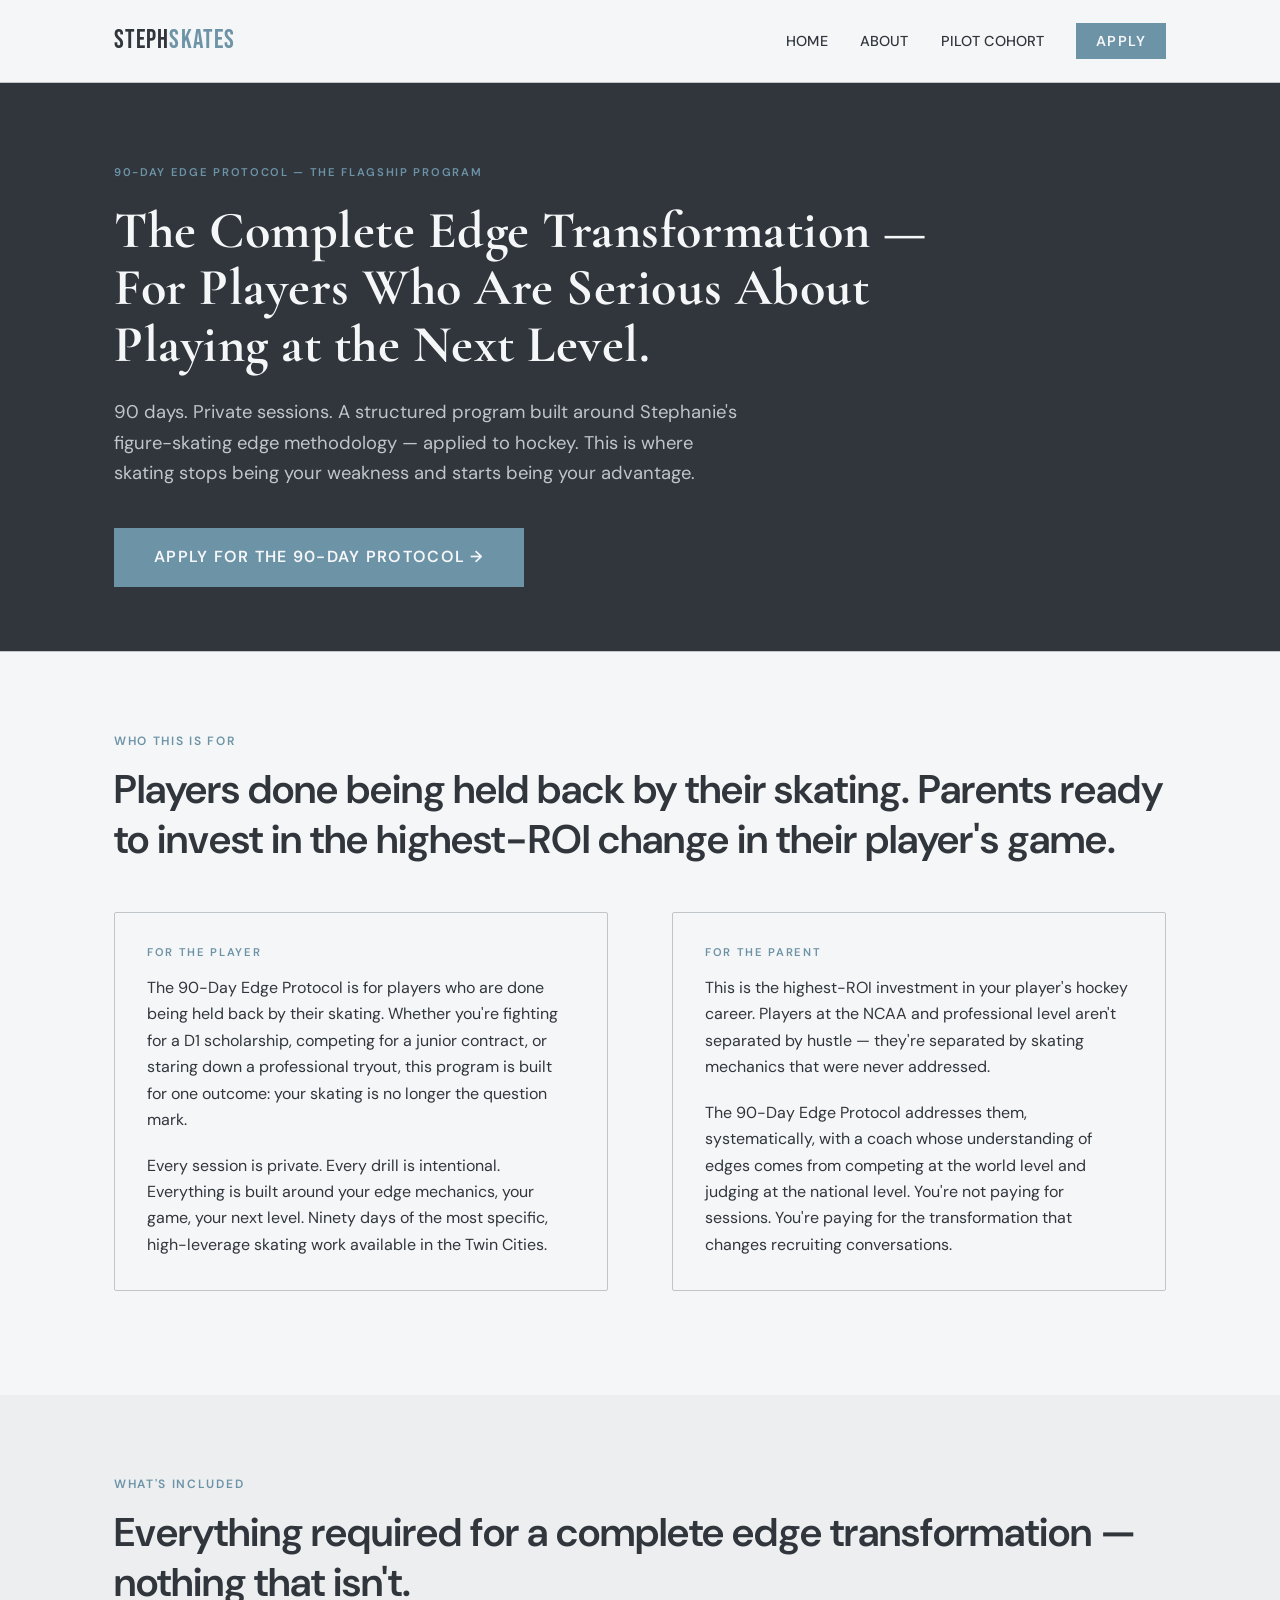
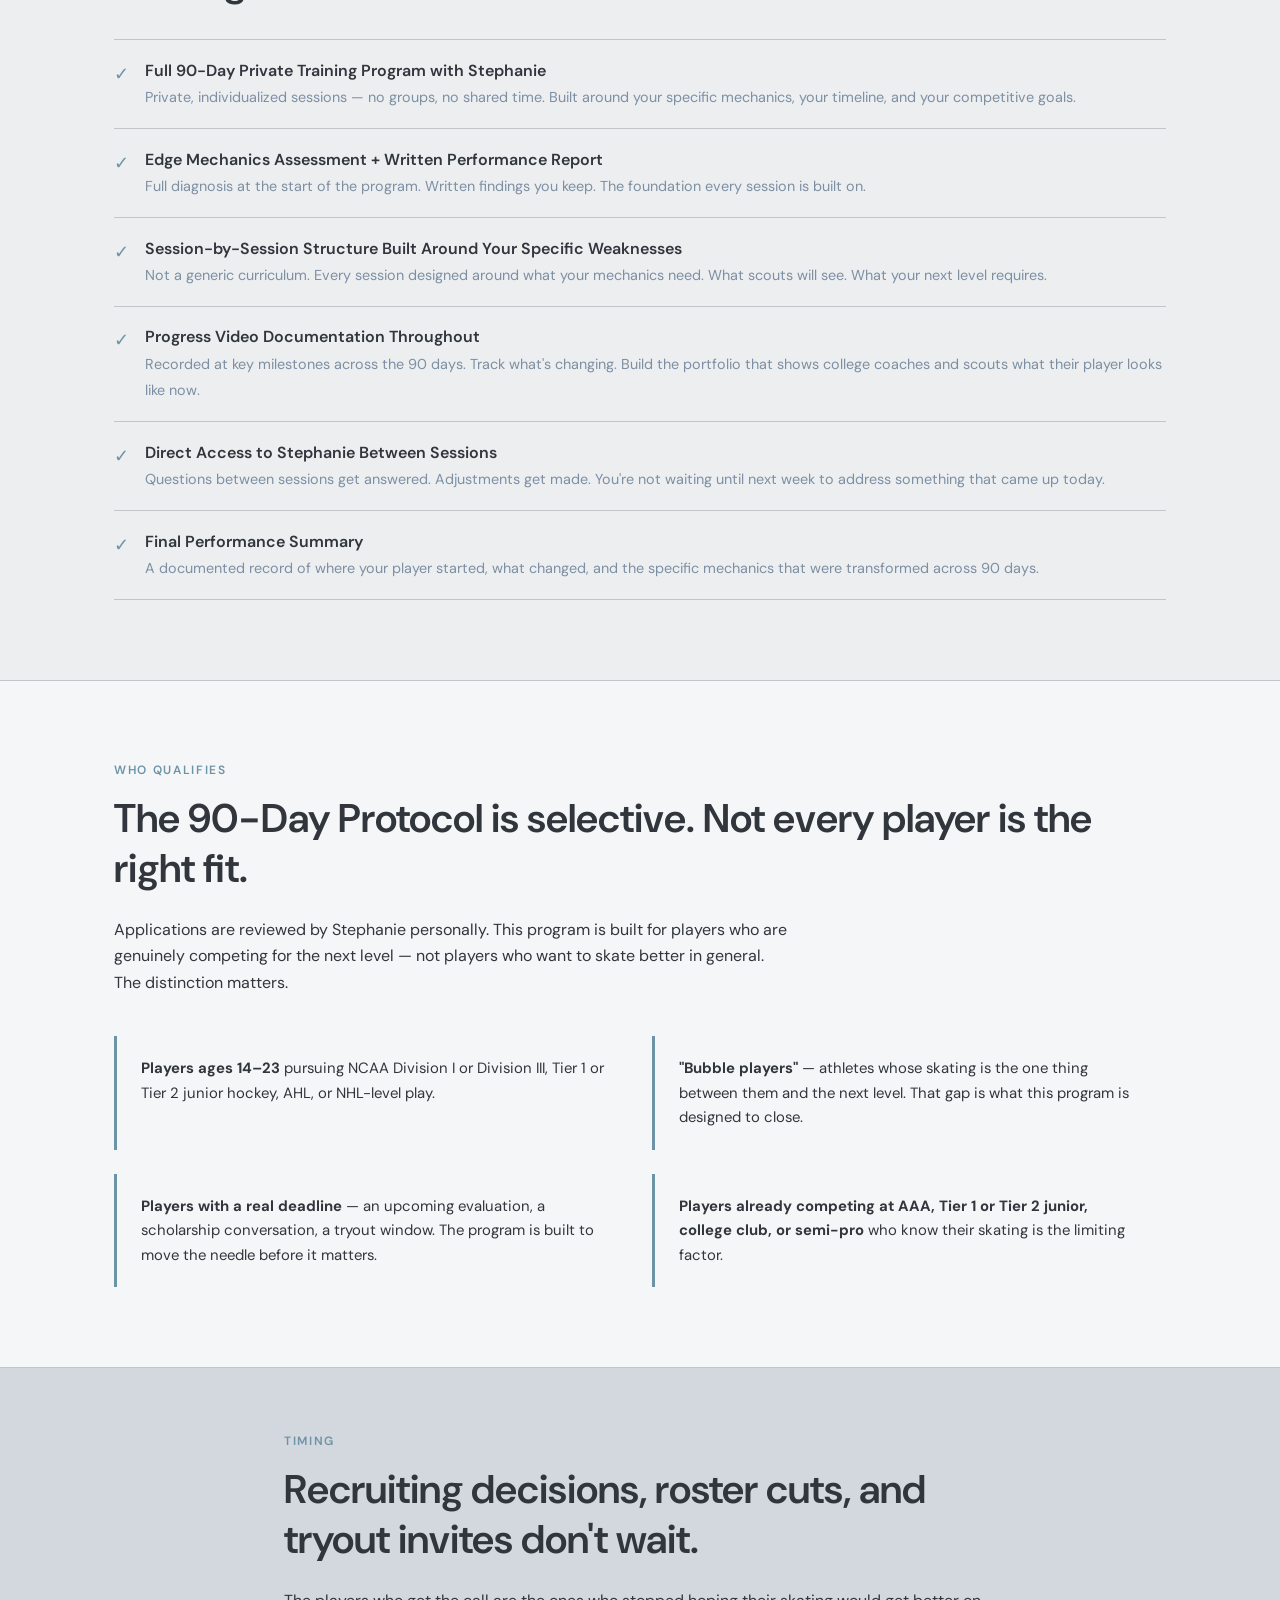
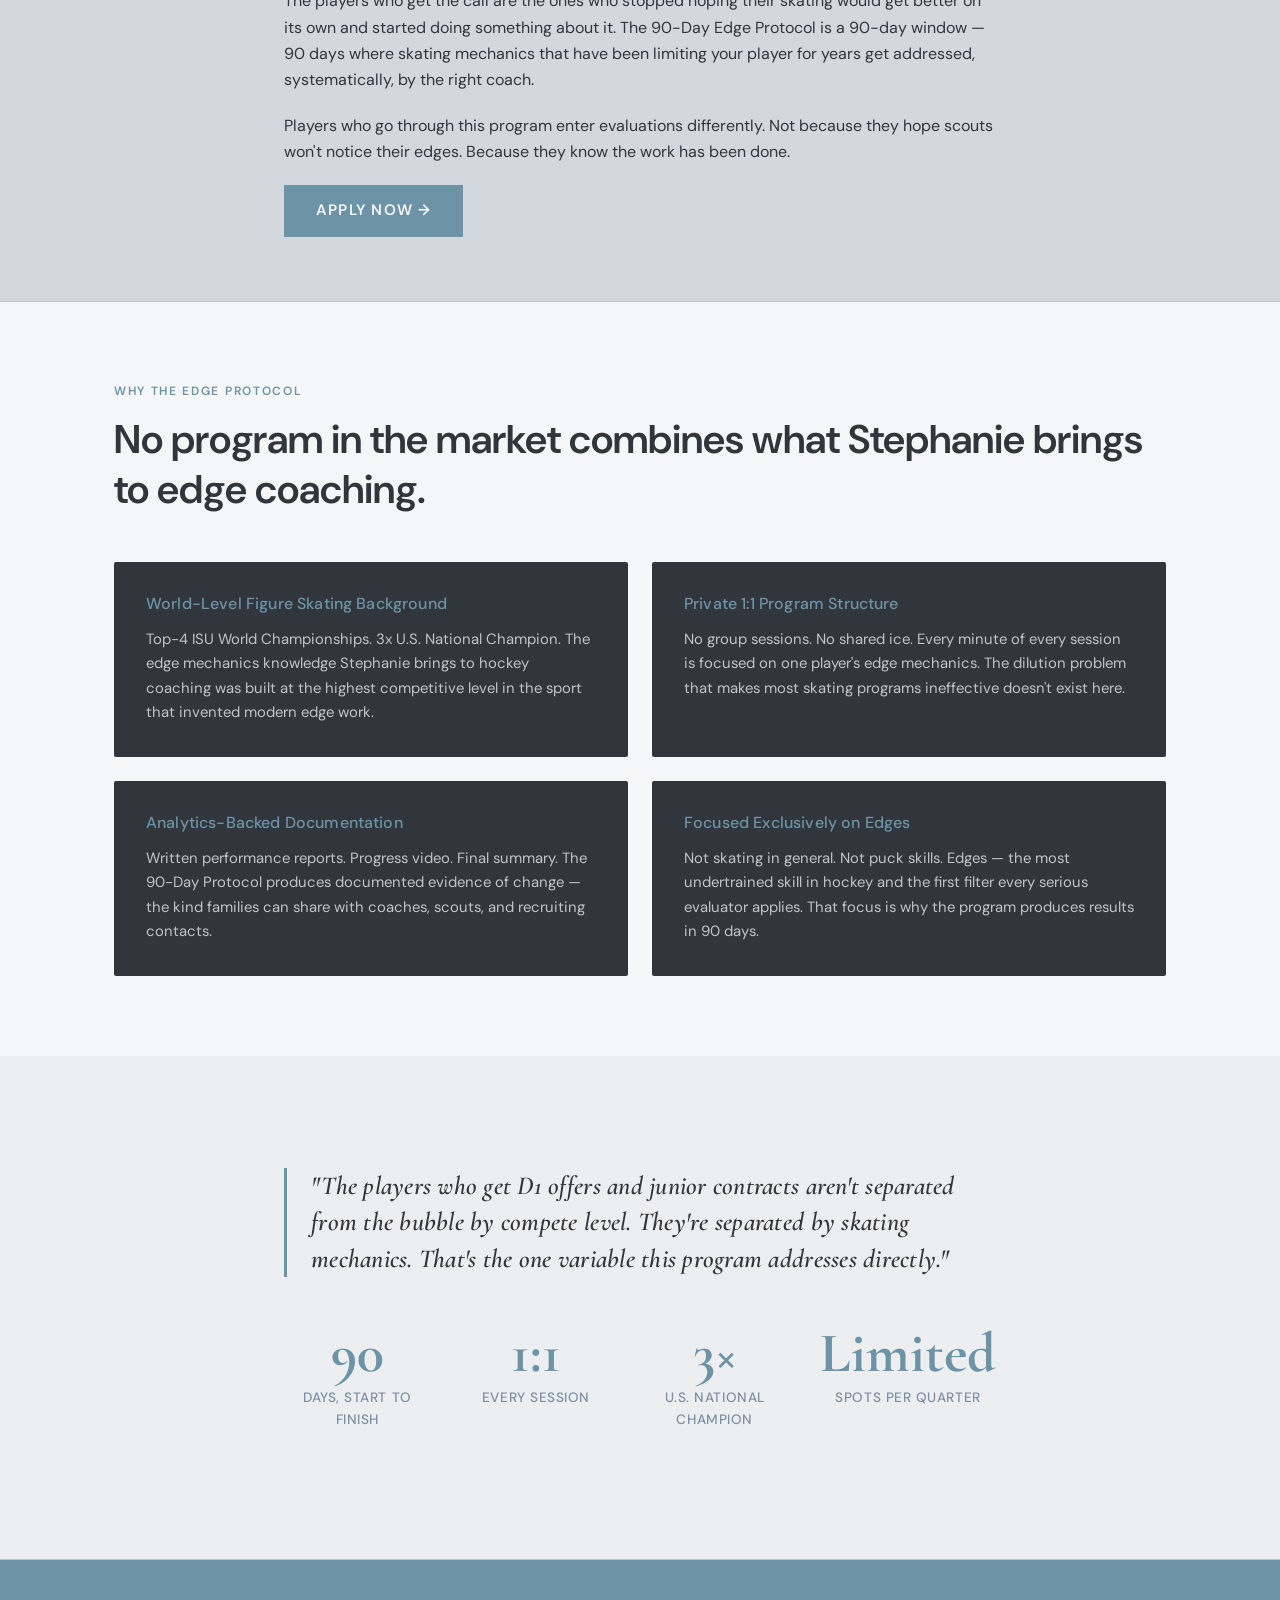
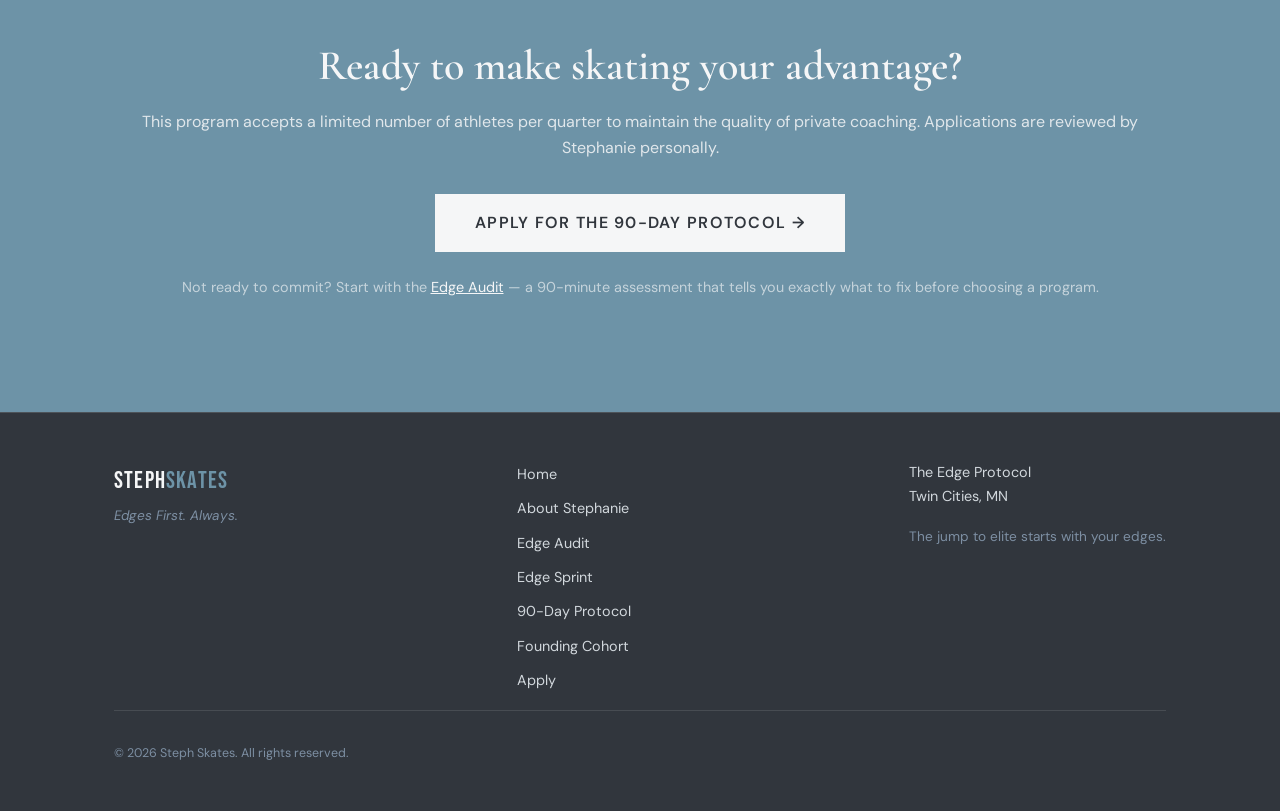
==== 90-day-protocol.html @ fe208c9e "Add dedicated landing pages for Edge Audit, Edge Sprint, and 90-Day Protocol - edge-audit.html: 90-m" ====
<!DOCTYPE html>
<html lang="en">
<head>
  <meta charset="UTF-8" />
  <meta name="viewport" content="width=device-width, initial-scale=1.0" />
  <title>90-Day Edge Protocol — The Complete Transformation | Steph Skates</title>
  <meta name="description" content="The complete edge transformation program for players targeting NCAA, AHL, and NHL. Private sessions. A structured program. Built around your mechanics, your game, your next level." />
  <link rel="stylesheet" href="css/style.css" />
  <style>
    .offer-hero {
      background: var(--graphite);
      padding: 5rem 0 4rem;
    }
    .offer-hero .badge {
      font-family: var(--body-font);
      font-size: 0.7rem;
      font-weight: 600;
      letter-spacing: 0.15em;
      text-transform: uppercase;
      color: var(--lagoon);
      margin-bottom: 1.25rem;
    }
    .offer-hero h1 {
      color: var(--pearl);
      font-size: clamp(30px, 5vw, 52px);
      max-width: 820px;
      margin-bottom: 1.5rem;
    }
    .offer-hero .subhead {
      color: var(--platinum);
      font-size: clamp(1rem, 1.5vw, 1.15rem);
      max-width: 640px;
      line-height: 1.65;
      margin-bottom: 2.5rem;
    }
    .offer-hero .subhead:last-child { margin-bottom: 0; }
    .included-list {
      list-style: none;
      margin: 2rem 0 0;
    }
    .included-list li {
      padding: 1.1rem 0;
      border-bottom: 1px solid var(--platinum);
      display: flex;
      align-items: flex-start;
      gap: 1rem;
    }
    .included-list li:first-child { border-top: 1px solid var(--platinum); }
    .included-list .check {
      color: var(--lagoon);
      font-size: 1.1rem;
      margin-top: 2px;
      flex-shrink: 0;
    }
    .included-list strong { display: block; font-weight: 600; color: var(--graphite); }
    .included-list span { font-size: 0.9rem; color: var(--slate); }
    .audience-block {
      background: var(--pearl);
      border: 1px solid var(--platinum);
      border-radius: 2px;
      padding: 2rem;
      margin-bottom: 1.5rem;
    }
    .audience-block h3 {
      font-size: 0.7rem;
      font-weight: 600;
      letter-spacing: 0.15em;
      text-transform: uppercase;
      color: var(--lagoon);
      margin-bottom: 1rem;
    }
    .differentiator-grid {
      display: grid;
      grid-template-columns: 1fr 1fr;
      gap: 1.5rem;
      margin-top: 3rem;
    }
    .diff-card {
      background: var(--graphite);
      padding: 2rem;
      border-radius: 2px;
    }
    .diff-card h3 {
      color: var(--lagoon);
      font-size: 1rem;
      margin-bottom: 0.75rem;
    }
    .diff-card p { color: var(--platinum); margin-bottom: 0; font-size: 0.93rem; }
    .cta-section {
      background: var(--lagoon);
      padding: 5rem 0;
      text-align: center;
    }
    .cta-section h2 {
      color: var(--pearl);
      font-family: var(--display-font);
      font-size: clamp(26px, 4vw, 42px);
      margin-bottom: 1rem;
    }
    .cta-section p { color: rgba(245,246,247,0.85); margin-bottom: 2rem; }
    .btn--pearl {
      background: var(--pearl);
      color: var(--graphite);
      border-color: var(--pearl);
    }
    .btn--pearl:hover { background: transparent; color: var(--pearl); opacity: 1; }
    .urgency-section {
      background: var(--mist);
      padding: 4rem 0;
    }
    .who-grid {
      display: grid;
      grid-template-columns: 1fr 1fr;
      gap: 1.5rem;
      margin-top: 2.5rem;
    }
    .who-card {
      border-left: 3px solid var(--lagoon);
      padding: 1.25rem 1.5rem;
      background: var(--pearl);
    }
    .who-card p { margin-bottom: 0; font-size: 0.93rem; }
    @media (max-width: 700px) {
      .differentiator-grid,
      .who-grid { grid-template-columns: 1fr; }
    }
  </style>
</head>
<body>

<!-- ── Navigation ── -->
<nav class="site-nav">
  <div class="nav-inner">
    <a href="index.html" class="nav-wordmark">Steph<span>Skates</span></a>
    <ul class="nav-links">
      <li><a href="index.html">Home</a></li>
      <li><a href="about.html">About</a></li>
      <li><a href="pilot.html">Pilot Cohort</a></li>
      <li><a href="apply.html" class="nav-cta">Apply</a></li>
    </ul>
  </div>
</nav>

<!-- ── Hero ── -->
<section class="offer-hero">
  <div class="container">
    <p class="badge">90-Day Edge Protocol &mdash; The Flagship Program</p>
    <h1>The Complete Edge Transformation &mdash; For Players Who Are Serious About Playing at the Next&nbsp;Level.</h1>
    <p class="subhead">90 days. Private sessions. A structured program built around Stephanie's figure-skating edge methodology &mdash; applied to hockey. This is where skating stops being your weakness and starts being your advantage.</p>
    <a href="apply.html" class="btn btn--primary btn--large">Apply for the 90-Day Protocol &rarr;</a>
  </div>
</section>

<!-- ── For Player + For Parent ── -->
<section>
  <div class="container">
    <p class="section__label">Who This Is For</p>
    <h2 class="section__headline">Players done being held back by their skating. Parents ready to invest in the highest-ROI change in their player's game.</h2>

    <div class="two-col" style="margin-top: 3rem;">
      <div class="audience-block">
        <h3>For the Player</h3>
        <p>The 90-Day Edge Protocol is for players who are done being held back by their skating. Whether you're fighting for a D1 scholarship, competing for a junior contract, or staring down a professional tryout, this program is built for one outcome: your skating is no longer the question mark.</p>
        <p>Every session is private. Every drill is intentional. Everything is built around your edge mechanics, your game, your next level. Ninety days of the most specific, high-leverage skating work available in the Twin Cities.</p>
      </div>
      <div class="audience-block">
        <h3>For the Parent</h3>
        <p>This is the highest-ROI investment in your player's hockey career. Players at the NCAA and professional level aren't separated by hustle &mdash; they're separated by skating mechanics that were never addressed.</p>
        <p>The 90-Day Edge Protocol addresses them, systematically, with a coach whose understanding of edges comes from competing at the world level and judging at the national level. You're not paying for sessions. You're paying for the transformation that changes recruiting conversations.</p>
      </div>
    </div>
  </div>
</section>

<!-- ── What's Included ── -->
<section class="section--alt">
  <div class="container">
    <p class="section__label">What's Included</p>
    <h2 class="section__headline">Everything required for a complete edge transformation &mdash; nothing that isn't.</h2>

    <ul class="included-list">
      <li>
        <span class="check">&#10003;</span>
        <div>
          <strong>Full 90-Day Private Training Program with Stephanie</strong>
          <span>Private, individualized sessions &mdash; no groups, no shared time. Built around your specific mechanics, your timeline, and your competitive goals.</span>
        </div>
      </li>
      <li>
        <span class="check">&#10003;</span>
        <div>
          <strong>Edge Mechanics Assessment + Written Performance Report</strong>
          <span>Full diagnosis at the start of the program. Written findings you keep. The foundation every session is built on.</span>
        </div>
      </li>
      <li>
        <span class="check">&#10003;</span>
        <div>
          <strong>Session-by-Session Structure Built Around Your Specific Weaknesses</strong>
          <span>Not a generic curriculum. Every session designed around what your mechanics need. What scouts will see. What your next level requires.</span>
        </div>
      </li>
      <li>
        <span class="check">&#10003;</span>
        <div>
          <strong>Progress Video Documentation Throughout</strong>
          <span>Recorded at key milestones across the 90 days. Track what's changing. Build the portfolio that shows college coaches and scouts what their player looks like now.</span>
        </div>
      </li>
      <li>
        <span class="check">&#10003;</span>
        <div>
          <strong>Direct Access to Stephanie Between Sessions</strong>
          <span>Questions between sessions get answered. Adjustments get made. You're not waiting until next week to address something that came up today.</span>
        </div>
      </li>
      <li>
        <span class="check">&#10003;</span>
        <div>
          <strong>Final Performance Summary</strong>
          <span>A documented record of where your player started, what changed, and the specific mechanics that were transformed across 90 days.</span>
        </div>
      </li>
    </ul>
  </div>
</section>

<!-- ── Who This Is For ── -->
<section>
  <div class="container">
    <p class="section__label">Who Qualifies</p>
    <h2 class="section__headline">The 90-Day Protocol is selective. Not every player is the right fit.</h2>
    <p style="max-width: 680px;">Applications are reviewed by Stephanie personally. This program is built for players who are genuinely competing for the next level &mdash; not players who want to skate better in general. The distinction matters.</p>

    <div class="who-grid">
      <div class="who-card">
        <p><strong>Players ages 14&ndash;23</strong> pursuing NCAA Division I or Division III, Tier&nbsp;1 or Tier&nbsp;2 junior hockey, AHL, or NHL-level play.</p>
      </div>
      <div class="who-card">
        <p><strong>"Bubble players"</strong> &mdash; athletes whose skating is the one thing between them and the next level. That gap is what this program is designed to close.</p>
      </div>
      <div class="who-card">
        <p><strong>Players with a real deadline</strong> &mdash; an upcoming evaluation, a scholarship conversation, a tryout window. The program is built to move the needle before it matters.</p>
      </div>
      <div class="who-card">
        <p><strong>Players already competing at AAA, Tier&nbsp;1 or Tier&nbsp;2 junior, college club, or semi-pro</strong> who know their skating is the limiting factor.</p>
      </div>
    </div>
  </div>
</section>

<!-- ── Why Now ── -->
<section class="urgency-section">
  <div class="container container--narrow">
    <p class="section__label">Timing</p>
    <h2 class="section__headline">Recruiting decisions, roster cuts, and tryout invites don't&nbsp;wait.</h2>
    <p>The players who get the call are the ones who stopped hoping their skating would get better on its own and started doing something about it. The 90-Day Edge Protocol is a 90-day window &mdash; 90 days where skating mechanics that have been limiting your player for years get addressed, systematically, by the right coach.</p>
    <p>Players who go through this program enter evaluations differently. Not because they hope scouts won't notice their edges. Because they know the work has been done.</p>
    <a href="apply.html" class="btn btn--primary">Apply Now &rarr;</a>
  </div>
</section>

<!-- ── Competitive Differentiators ── -->
<section>
  <div class="container">
    <p class="section__label">Why The Edge Protocol</p>
    <h2 class="section__headline">No program in the market combines what Stephanie brings to edge coaching.</h2>

    <div class="differentiator-grid">
      <div class="diff-card">
        <h3>World-Level Figure Skating Background</h3>
        <p>Top-4 ISU World Championships. 3x U.S. National Champion. The edge mechanics knowledge Stephanie brings to hockey coaching was built at the highest competitive level in the sport that invented modern edge work.</p>
      </div>
      <div class="diff-card">
        <h3>Private 1:1 Program Structure</h3>
        <p>No group sessions. No shared ice. Every minute of every session is focused on one player's edge mechanics. The dilution problem that makes most skating programs ineffective doesn't exist here.</p>
      </div>
      <div class="diff-card">
        <h3>Analytics-Backed Documentation</h3>
        <p>Written performance reports. Progress video. Final summary. The 90-Day Protocol produces documented evidence of change &mdash; the kind families can share with coaches, scouts, and recruiting contacts.</p>
      </div>
      <div class="diff-card">
        <h3>Focused Exclusively on Edges</h3>
        <p>Not skating in general. Not puck skills. Edges &mdash; the most undertrained skill in hockey and the first filter every serious evaluator applies. That focus is why the program produces results in 90 days.</p>
      </div>
    </div>
  </div>
</section>

<!-- ── Social Proof Hook ── -->
<section class="section--alt">
  <div class="container container--narrow" style="text-align: center;">
    <blockquote style="text-align: left;">"The players who get D1 offers and junior contracts aren't separated from the bubble by compete level. They're separated by skating mechanics. That's the one variable this program addresses directly."</blockquote>
    <div class="stat-row" style="grid-template-columns: repeat(4,1fr); margin-top: 3rem;">
      <div class="stat">
        <div class="stat__number">90</div>
        <div class="stat__label">Days, Start to Finish</div>
      </div>
      <div class="stat">
        <div class="stat__number">1:1</div>
        <div class="stat__label">Every Session</div>
      </div>
      <div class="stat">
        <div class="stat__number">3&times;</div>
        <div class="stat__label">U.S. National Champion</div>
      </div>
      <div class="stat">
        <div class="stat__number">Limited</div>
        <div class="stat__label">Spots Per Quarter</div>
      </div>
    </div>
  </div>
</section>

<!-- ── CTA ── -->
<section class="cta-section">
  <div class="container">
    <h2>Ready to make skating your&nbsp;advantage?</h2>
    <p>This program accepts a limited number of athletes per quarter to maintain the quality of private coaching. Applications are reviewed by Stephanie personally.</p>
    <a href="apply.html" class="btn btn--pearl btn--large">Apply for the 90-Day Protocol &rarr;</a>
    <p style="margin-top: 1.5rem; font-size: 0.9rem; color: rgba(245,246,247,0.65);">Not ready to commit? Start with the <a href="edge-audit.html" style="color: var(--pearl); text-decoration: underline;">Edge Audit</a> &mdash; a 90-minute assessment that tells you exactly what to fix before choosing a program.</p>
  </div>
</section>

<!-- ── Footer ── -->
<footer class="site-footer">
  <div class="container">
    <div class="footer-inner">
      <div>
        <div class="footer__wordmark">Steph<span>Skates</span></div>
        <div class="footer__tagline">Edges First. Always.</div>
      </div>
      <ul class="footer__links">
        <li><a href="index.html">Home</a></li>
        <li><a href="about.html">About Stephanie</a></li>
        <li><a href="edge-audit.html">Edge Audit</a></li>
        <li><a href="edge-sprint.html">Edge Sprint</a></li>
        <li><a href="90-day-protocol.html">90-Day Protocol</a></li>
        <li><a href="pilot.html">Founding Cohort</a></li>
        <li><a href="apply.html">Apply</a></li>
      </ul>
      <div>
        <p style="font-size: 0.9rem; color: var(--mist);">The Edge Protocol<br>Twin Cities, MN</p>
        <p style="font-size: 0.85rem; color: var(--slate); margin-top: 0.5rem;">The jump to elite starts with your edges.</p>
      </div>
    </div>
    <p class="footer__copy">&copy; 2026 Steph Skates. All rights reserved.</p>
  </div>
</footer>

</body>
</html>
---- css/style.css ----
/* Edge Elevate — The Edge Protocol
   Palette: Lagoon Executive | Typography: Cormorant Garamond + DM Sans + Bebas Neue
   ============================================================ */

@import url('https://fonts.googleapis.com/css2?family=Bebas+Neue&family=Cormorant+Garamond:ital,wght@0,600;0,700;1,600&family=DM+Sans:wght@300;400;500;600&display=swap');

/* ── Reset & Base ── */
*, *::before, *::after { box-sizing: border-box; margin: 0; padding: 0; }

:root {
  --lagoon:    #6D93A7;
  --graphite:  #31363D;
  --slate:     #7D8FA3;
  --mist:      #D2D8DD;
  --pearl:     #F5F6F7;
  --platinum:  #BFC5C9;

  --body-font: 'DM Sans', sans-serif;
  --display-font: 'Cormorant Garamond', serif;
  --wordmark-font: 'Bebas Neue', sans-serif;
}

html { scroll-behavior: smooth; }

body {
  background-color: var(--pearl);
  color: var(--graphite);
  font-family: var(--body-font);
  font-size: 16px;
  line-height: 1.65;
  -webkit-font-smoothing: antialiased;
}

/* ── Typography ── */
h1 {
  font-family: var(--display-font);
  font-weight: 700;
  color: var(--lagoon);
  line-height: 1.1;
  letter-spacing: 0.01em;
}

h2 {
  font-family: var(--body-font);
  font-weight: 600;
  color: var(--graphite);
  line-height: 1.25;
}

h3 {
  font-family: var(--body-font);
  font-weight: 500;
  color: var(--graphite);
  line-height: 1.3;
  letter-spacing: 0.01em;
}

p { margin-bottom: 1.2em; }
p:last-child { margin-bottom: 0; }

a {
  color: var(--lagoon);
  text-decoration: none;
  transition: opacity 0.2s;
}
a:hover { opacity: 0.75; }

blockquote {
  font-family: var(--display-font);
  font-weight: 600;
  font-style: italic;
  font-size: clamp(20px, 2.5vw, 26px);
  line-height: 1.4;
  letter-spacing: 0.01em;
  color: var(--graphite);
  border-left: 3px solid var(--lagoon);
  padding-left: 1.5rem;
  margin: 2rem 0;
}

/* ── Layout ── */
.container {
  max-width: 1100px;
  margin: 0 auto;
  padding: 0 1.5rem;
}

.container--narrow {
  max-width: 760px;
  margin: 0 auto;
  padding: 0 1.5rem;
}

section {
  padding: 5rem 0;
}

section + section {
  border-top: 1px solid var(--platinum);
}

/* ── Navigation ── */
.site-nav {
  background: var(--pearl);
  border-bottom: 1px solid var(--platinum);
  padding: 1.25rem 0;
  position: sticky;
  top: 0;
  z-index: 100;
}

.nav-inner {
  display: flex;
  align-items: center;
  justify-content: space-between;
  max-width: 1100px;
  margin: 0 auto;
  padding: 0 1.5rem;
}

.nav-wordmark {
  font-family: var(--wordmark-font);
  font-size: 1.6rem;
  color: var(--graphite);
  letter-spacing: 0.05em;
  text-transform: uppercase;
}

.nav-wordmark span { color: var(--lagoon); }

.nav-links {
  display: flex;
  gap: 2rem;
  list-style: none;
}

.nav-links a {
  font-family: var(--body-font);
  font-weight: 500;
  font-size: 0.9rem;
  color: var(--graphite);
  letter-spacing: 0.01em;
  text-transform: uppercase;
}

.nav-links a:hover { color: var(--lagoon); opacity: 1; }

.nav-cta {
  background: var(--lagoon);
  color: var(--pearl) !important;
  padding: 0.55rem 1.25rem;
  font-weight: 600 !important;
  letter-spacing: 0.08em !important;
  text-transform: uppercase !important;
}

.nav-cta:hover { background: var(--graphite); opacity: 1 !important; }

/* ── Buttons / CTAs ── */
.btn {
  display: inline-block;
  font-family: var(--body-font);
  font-weight: 600;
  font-size: 0.95rem;
  letter-spacing: 0.08em;
  text-transform: uppercase;
  padding: 0.85rem 2rem;
  cursor: pointer;
  transition: background 0.2s, color 0.2s;
  border: none;
}

.btn--primary {
  background: var(--lagoon);
  color: var(--pearl);
}

.btn--primary:hover {
  background: var(--graphite);
  color: var(--pearl);
  opacity: 1;
}

.btn--outline {
  background: transparent;
  color: var(--lagoon);
  border: 2px solid var(--lagoon);
}

.btn--outline:hover {
  background: var(--lagoon);
  color: var(--pearl);
  opacity: 1;
}

.btn--large {
  font-size: 1rem;
  padding: 1rem 2.5rem;
}

/* ── Hero Section ── */
.hero {
  background: var(--graphite);
  color: var(--pearl);
  padding: 7rem 0;
  border-top: none;
}

.hero .container { position: relative; }

.hero h1 {
  color: var(--pearl);
  font-size: clamp(36px, 5.5vw, 56px);
  max-width: 800px;
  margin-bottom: 1.25rem;
}

.hero h1 em {
  color: var(--lagoon);
  font-style: normal;
}

.hero__sub {
  font-size: clamp(16px, 1.8vw, 18px);
  line-height: 1.6;
  color: var(--mist);
  max-width: 640px;
  margin-bottom: 2.5rem;
}

.hero__badge {
  font-family: var(--body-font);
  font-size: 0.78rem;
  font-weight: 600;
  letter-spacing: 0.12em;
  text-transform: uppercase;
  color: var(--platinum);
  margin-bottom: 1.25rem;
}

/* ── Section Patterns ── */
.section--dark {
  background: var(--graphite);
  color: var(--pearl);
  border-top: none;
}

.section--dark h1,
.section--dark h2,
.section--dark h3 { color: var(--pearl); }

.section--dark p { color: var(--mist); }

.section--mist {
  background: var(--mist);
  border-top: none;
}

.section--alt {
  background: #ECEEF0;
  border-top: none;
}

.section__label {
  font-family: var(--body-font);
  font-size: 0.75rem;
  font-weight: 600;
  letter-spacing: 0.14em;
  text-transform: uppercase;
  color: var(--lagoon);
  margin-bottom: 0.75rem;
}

.section--dark .section__label { color: var(--platinum); }

.section__headline {
  font-size: clamp(26px, 3.5vw, 40px);
  margin-bottom: 1.5rem;
}

.section__headline--display {
  font-family: var(--display-font);
  font-weight: 700;
  color: var(--lagoon);
  font-size: clamp(30px, 4vw, 48px);
  line-height: 1.1;
  letter-spacing: 0.01em;
}

/* ── Two-Column Grid ── */
.two-col {
  display: grid;
  grid-template-columns: 1fr 1fr;
  gap: 4rem;
  align-items: start;
}

@media (max-width: 768px) {
  .two-col { grid-template-columns: 1fr; gap: 2.5rem; }
}

/* ── Card Grid ── */
.card-grid {
  display: grid;
  grid-template-columns: repeat(auto-fit, minmax(260px, 1fr));
  gap: 1.5rem;
  margin-top: 2.5rem;
}

.card {
  background: var(--pearl);
  border: 1px solid var(--platinum);
  padding: 2rem;
}

.card h3 {
  font-size: 1rem;
  font-weight: 600;
  color: var(--lagoon);
  margin-bottom: 0.6rem;
}

.card p {
  font-size: 0.95rem;
  color: var(--graphite);
  margin-bottom: 0;
}

/* ── Stat Row ── */
.stat-row {
  display: grid;
  grid-template-columns: repeat(auto-fit, minmax(180px, 1fr));
  gap: 2rem;
  margin: 3rem 0;
}

.stat {
  text-align: center;
}

.stat__number {
  font-family: var(--display-font);
  font-size: clamp(40px, 5vw, 56px);
  font-weight: 700;
  color: var(--lagoon);
  line-height: 1;
  margin-bottom: 0.35rem;
}

.stat__label {
  font-size: 0.85rem;
  font-weight: 500;
  color: var(--slate);
  letter-spacing: 0.04em;
  text-transform: uppercase;
}

/* ── List Styles ── */
.check-list {
  list-style: none;
  padding: 0;
  margin: 1.5rem 0;
}

.check-list li {
  padding: 0.65rem 0 0.65rem 1.75rem;
  position: relative;
  border-bottom: 1px solid var(--platinum);
  font-size: 0.97rem;
}

.check-list li:last-child { border-bottom: none; }

.check-list li::before {
  content: "—";
  position: absolute;
  left: 0;
  color: var(--lagoon);
  font-weight: 600;
}

/* ── Trust Bar ── */
.trust-bar {
  display: flex;
  flex-wrap: wrap;
  gap: 2.5rem;
  align-items: center;
  justify-content: center;
  padding: 2.5rem 0;
}

.trust-item {
  text-align: center;
}

.trust-item__label {
  font-size: 0.8rem;
  font-weight: 600;
  letter-spacing: 0.1em;
  text-transform: uppercase;
  color: var(--slate);
  margin-top: 0.4rem;
}

.trust-item__value {
  font-family: var(--display-font);
  font-size: 1.4rem;
  font-weight: 600;
  color: var(--graphite);
}

/* ── Process Steps ── */
.steps {
  counter-reset: step;
  margin: 2rem 0;
}

.step {
  display: flex;
  gap: 1.5rem;
  padding: 1.5rem 0;
  border-bottom: 1px solid var(--platinum);
  counter-increment: step;
}

.step:last-child { border-bottom: none; }

.step__num {
  font-family: var(--display-font);
  font-size: 2.5rem;
  font-weight: 700;
  color: var(--lagoon);
  line-height: 1;
  min-width: 2.5rem;
  opacity: 0.6;
}

.step__content h3 {
  font-size: 1rem;
  font-weight: 600;
  margin-bottom: 0.3rem;
}

.step__content p {
  font-size: 0.95rem;
  color: var(--slate);
  margin-bottom: 0;
}

/* ── Media Placeholder ── */
.media-block {
  background: var(--mist);
  aspect-ratio: 16/9;
  display: flex;
  align-items: center;
  justify-content: center;
  border: 1px solid var(--platinum);
}

.media-block--portrait { aspect-ratio: 3/4; }
.media-block--square   { aspect-ratio: 1/1; }

.media-block__label {
  font-size: 0.8rem;
  font-weight: 500;
  color: var(--slate);
  letter-spacing: 0.04em;
  text-align: center;
  padding: 1rem;
}

/* ── Application / CTA Block ── */
.cta-block {
  text-align: center;
  padding: 5rem 0;
  background: var(--graphite);
  border-top: none;
}

.cta-block h2 {
  font-family: var(--display-font);
  font-weight: 700;
  color: var(--pearl);
  font-size: clamp(28px, 4vw, 42px);
  margin-bottom: 1rem;
}

.cta-block p {
  color: var(--mist);
  font-size: 1.05rem;
  max-width: 540px;
  margin: 0 auto 2rem;
}

.cta-block__note {
  margin-top: 1rem;
  font-size: 0.85rem;
  color: var(--slate);
}

/* ── Footer ── */
.site-footer {
  background: var(--graphite);
  color: var(--mist);
  padding: 3rem 0;
  border-top: 1px solid rgba(191,197,201,0.2);
}

.footer-inner {
  display: flex;
  justify-content: space-between;
  align-items: flex-start;
  flex-wrap: wrap;
  gap: 2rem;
}

.footer__wordmark {
  font-family: var(--wordmark-font);
  font-size: 1.5rem;
  color: var(--pearl);
  letter-spacing: 0.05em;
}

.footer__wordmark span { color: var(--lagoon); }

.footer__tagline {
  font-style: italic;
  font-size: 0.85rem;
  color: var(--slate);
  margin-top: 0.3rem;
}

.footer__links {
  list-style: none;
  display: flex;
  flex-direction: column;
  gap: 0.5rem;
}

.footer__links a {
  color: var(--mist);
  font-size: 0.9rem;
}

.footer__links a:hover { color: var(--pearl); opacity: 1; }

.footer__copy {
  width: 100%;
  font-size: 0.78rem;
  color: var(--slate);
  padding-top: 2rem;
  border-top: 1px solid rgba(191,197,201,0.15);
  margin-top: 1rem;
}

/* ── Divider ── */
.divider {
  border: none;
  border-top: 1px solid var(--platinum);
  margin: 3rem 0;
}

/* ── Credential Block ── */
.credential-block {
  background: var(--mist);
  border-left: 4px solid var(--lagoon);
  padding: 1.5rem 2rem;
  margin: 2rem 0;
}

.credential-block ul {
  list-style: none;
  padding: 0;
}

.credential-block li {
  padding: 0.3rem 0 0.3rem 1.25rem;
  position: relative;
  font-size: 0.97rem;
  font-weight: 500;
}

.credential-block li::before {
  content: "·";
  position: absolute;
  left: 0;
  color: var(--lagoon);
  font-size: 1.2rem;
  line-height: 1.2;
}

/* ── Responsive ── */
@media (max-width: 768px) {
  section { padding: 3.5rem 0; }
  .hero { padding: 4.5rem 0; }
  .trust-bar { gap: 1.5rem; }
  .nav-links { display: none; }
  .stat-row { grid-template-columns: 1fr 1fr; }
}

@media (max-width: 480px) {
  .stat-row { grid-template-columns: 1fr; }
}

/* =========================================
   HEADING UTILITY CLASSES (EDG-164)
   ========================================= */
.h1 {
  font-family: var(--font-display);
  font-size: clamp(40px, 5vw, 56px);
  font-weight: 700;
  color: var(--lagoon-blue);
  line-height: 1.1;
  letter-spacing: 0.01em;
}

.h2 {
  font-family: var(--font-body);
  font-size: clamp(24px, 3vw, 32px);
  font-weight: 600;
  color: var(--deep-graphite);
  line-height: 1.25;
}

.h3 {
  font-family: var(--font-body);
  font-size: clamp(18px, 2vw, 20px);
  font-weight: 500;
  color: var(--deep-graphite);
  line-height: 1.3;
}

.caption {
  font-family: var(--font-body);
  font-size: 13px;
  font-weight: 300;
  color: var(--blue-slate);
  line-height: 1.5;
}

/* =========================================
   MEDIA PLACEHOLDER BLOCK (EDG-164)
   ========================================= */
.media-placeholder {
  position: relative;
  width: 100%;
  padding-top: 56.25%; /* 16:9 */
  background-color: var(--mist-gray);
  border-radius: 2px;
  overflow: hidden;
}

.media-placeholder__caption {
  margin-top: 10px;
}

/* =========================================
   REUSABLE SECTION TEMPLATES (EDG-164)
   ========================================= */
.section-text-only {
  padding: 100px 0;
}

.section-text-only .section-body {
  max-width: 760px;
}

.section-text-image-left,
.section-text-image-right {
  padding: 100px 0;
}

.section-text-image-left .section-inner,
.section-text-image-right .section-inner {
  display: grid;
  gap: 64px;
  align-items: center;
}

.section-text-image-left .section-inner  { grid-template-columns: 60fr 40fr; }
.section-text-image-right .section-inner { grid-template-columns: 40fr 60fr; }

.section-text-image-right .section-text { order: 2; }
.section-text-image-right .section-media { order: 1; }

.section-full-media {
  padding: 100px 0;
}

.section-full-media .media-placeholder {
  max-width: 100%;
}

@media (max-width: 900px) {
  .section-text-image-left .section-inner,
  .section-text-image-right .section-inner {
    grid-template-columns: 1fr;
    gap: 40px;
  }

  .section-text-image-right .section-text,
  .section-text-image-right .section-media { order: unset; }

  .section-text-only,
  .section-text-image-left,
  .section-text-image-right,
  .section-full-media {
    padding: 60px 0;
  }
}
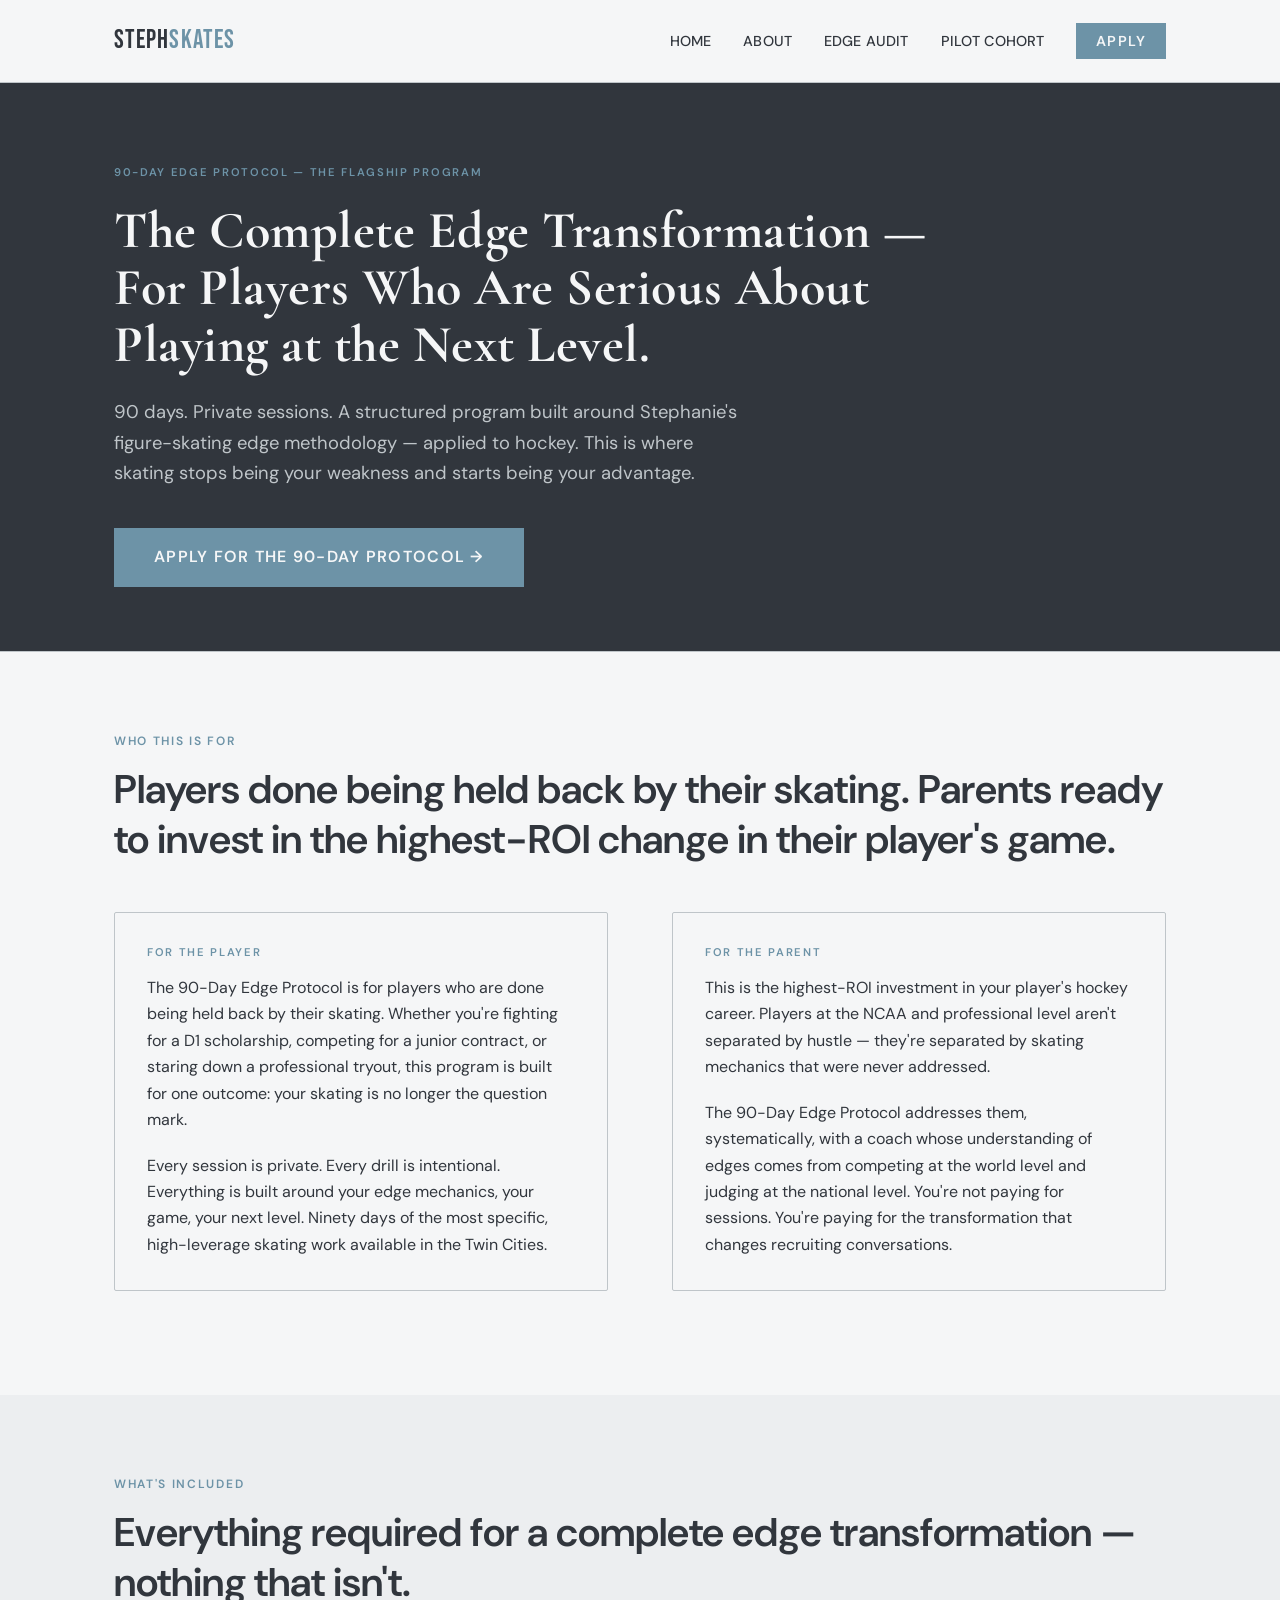
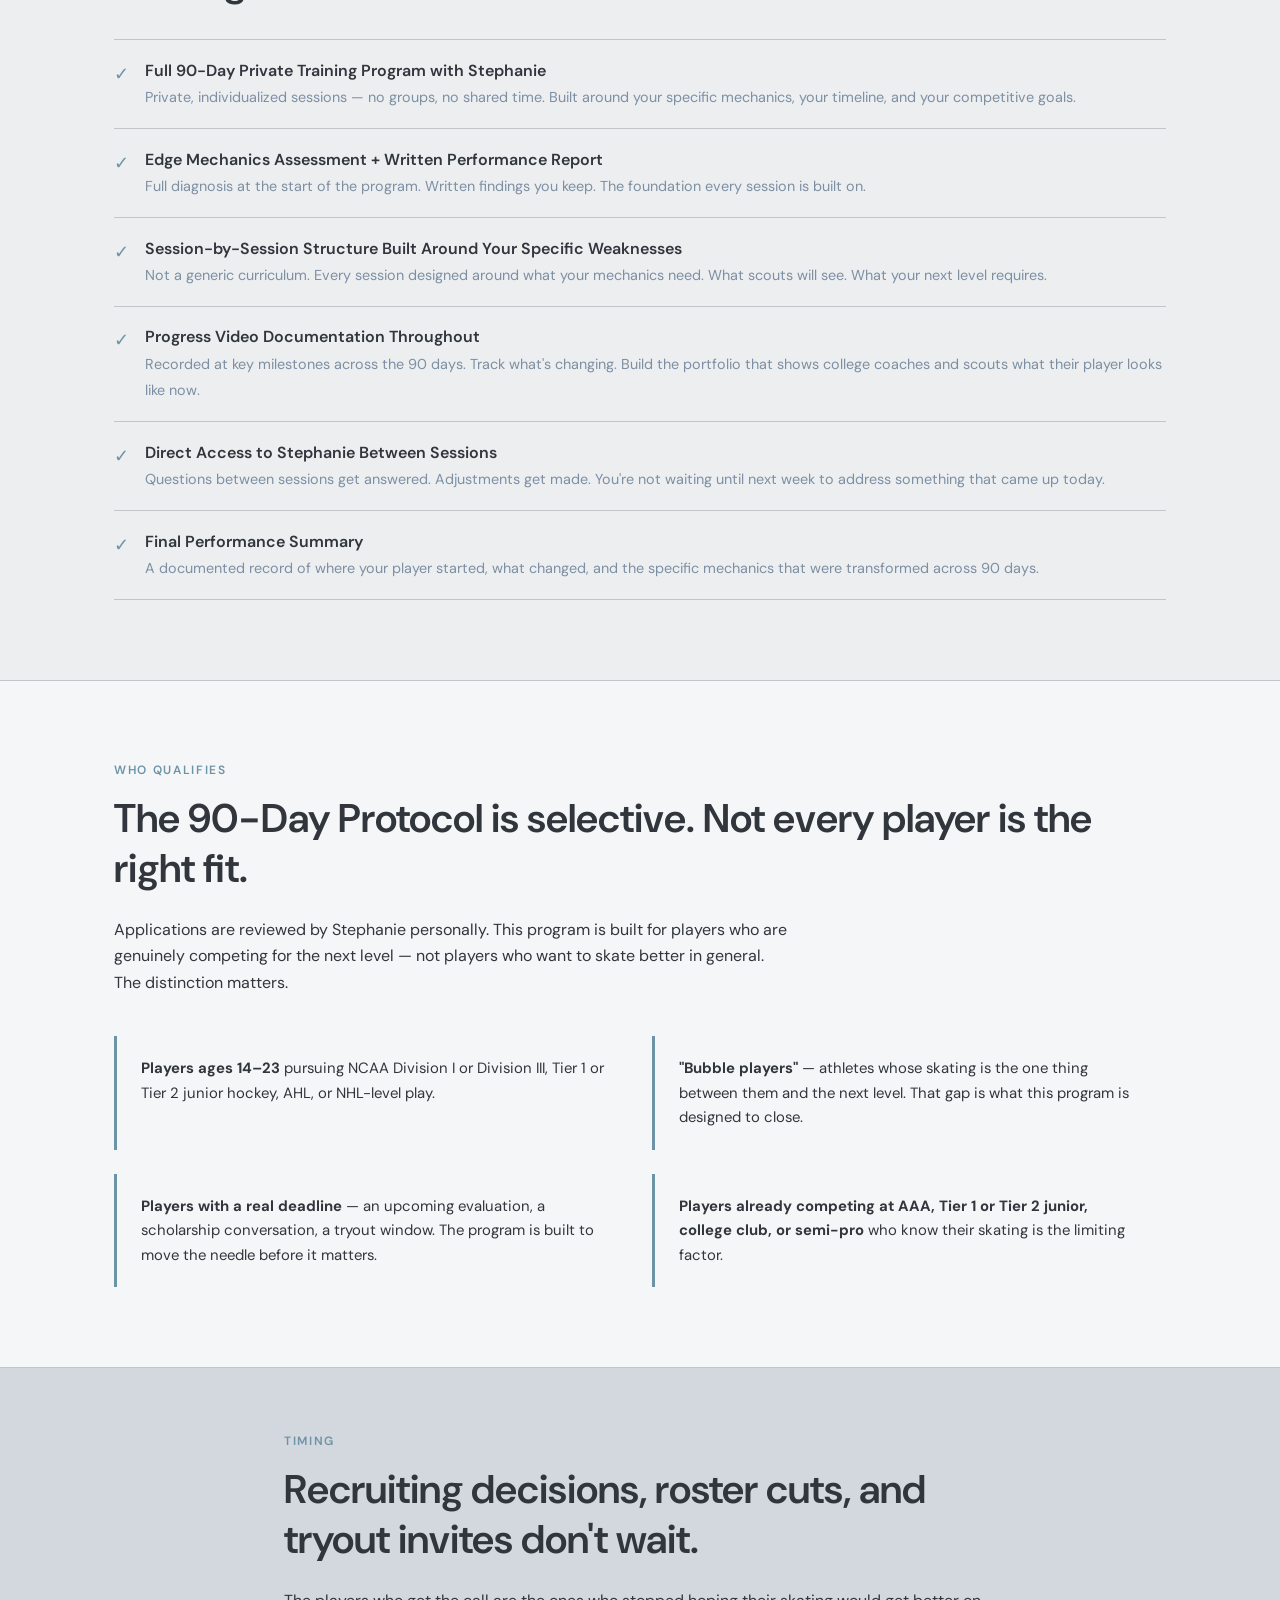
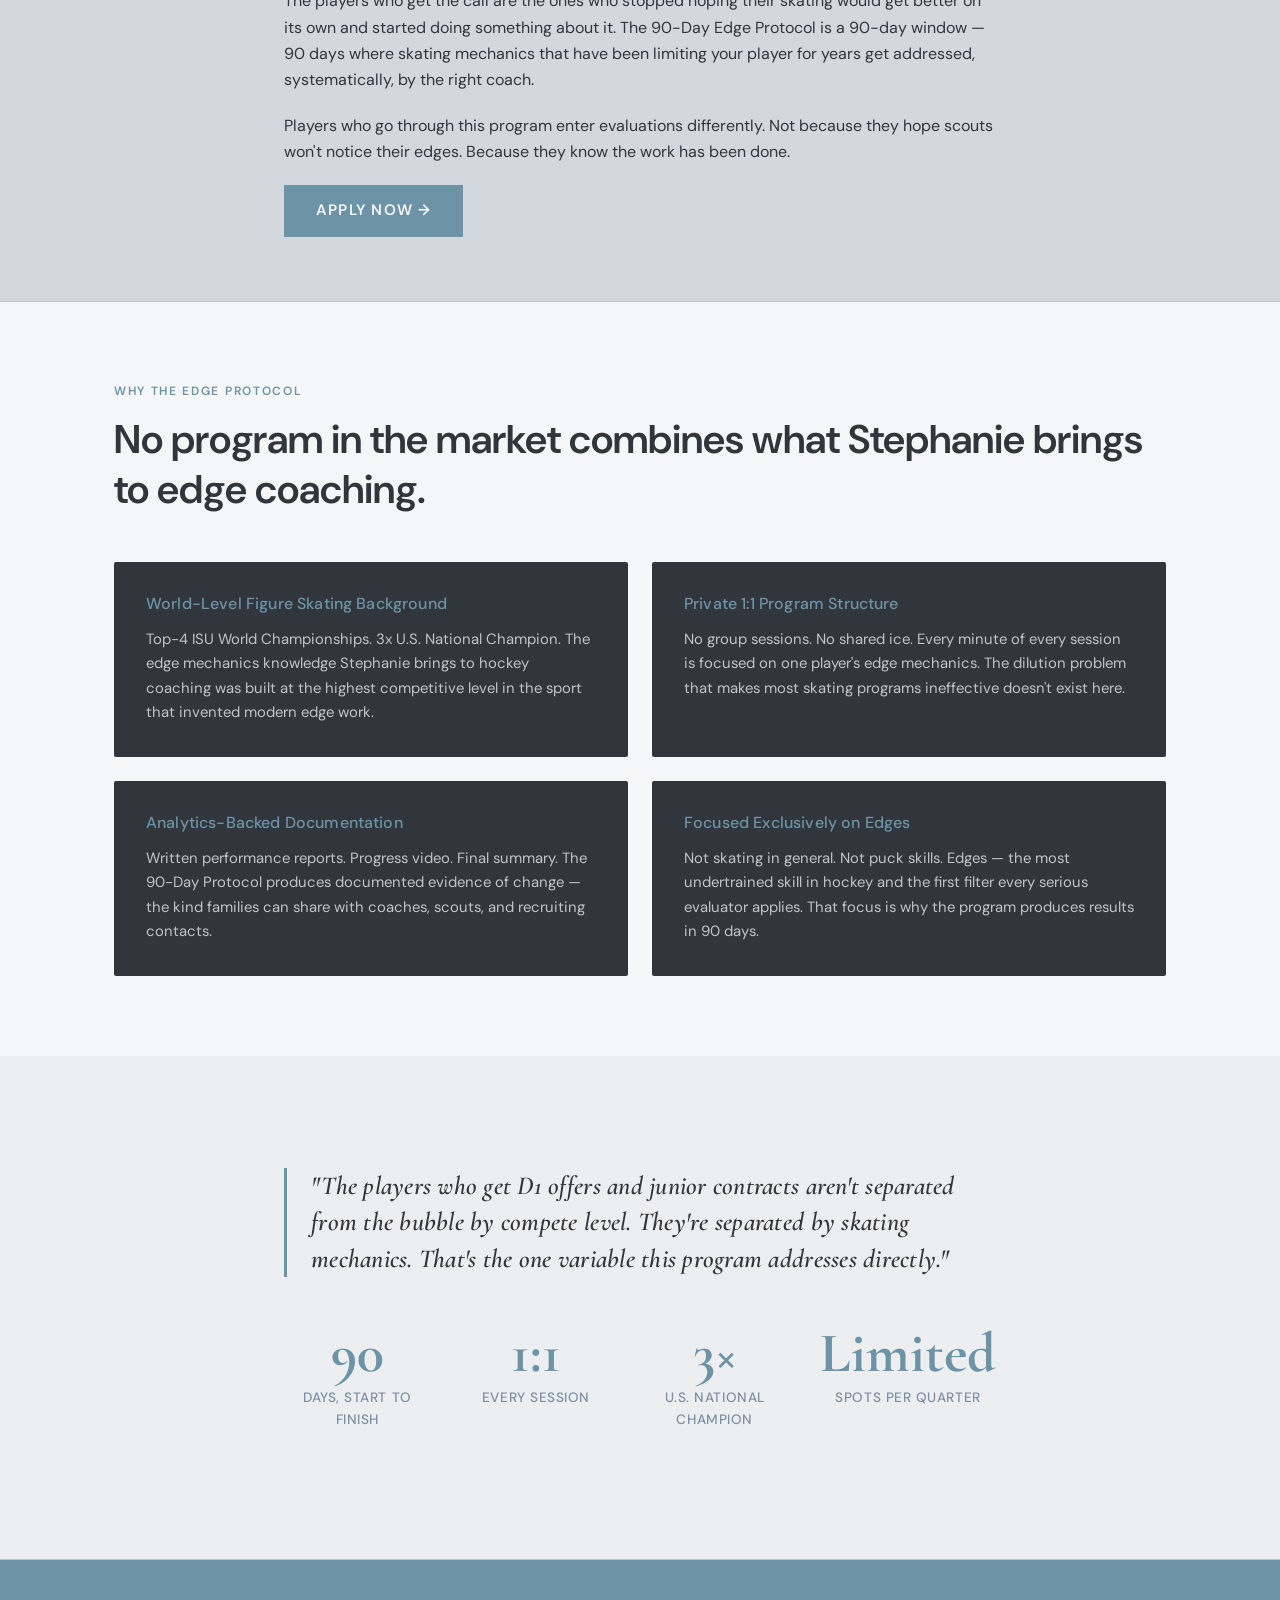
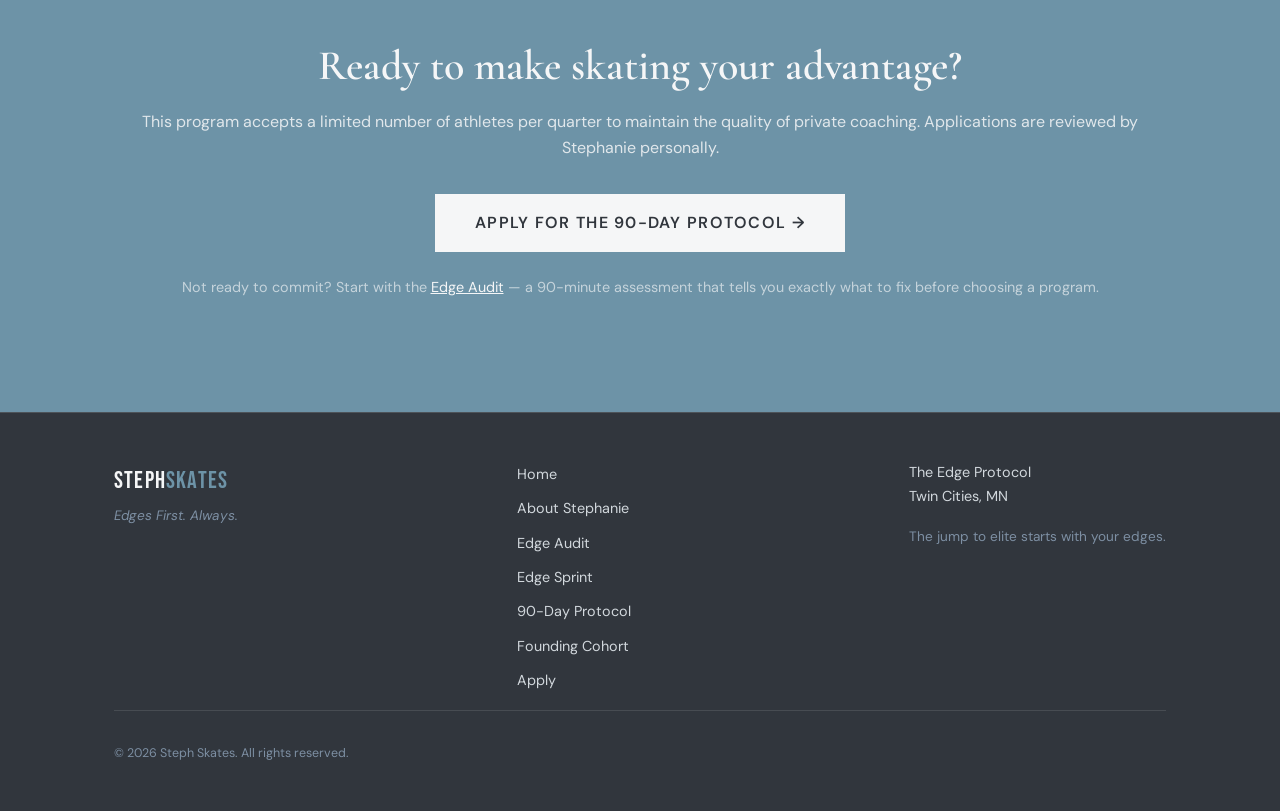
==== commit 2f5e4345: "Add Edge Audit to top nav on all pages (EDG-203) Nav now reads: Home | About | Edge Audit | Pilot Co" ====
--- a/90-day-protocol.html
+++ b/90-day-protocol.html
@@ -135,6 +135,7 @@
     <ul class="nav-links">
       <li><a href="index.html">Home</a></li>
       <li><a href="about.html">About</a></li>
+      <li><a href="edge-audit.html">Edge Audit</a></li>
       <li><a href="pilot.html">Pilot Cohort</a></li>
       <li><a href="apply.html" class="nav-cta">Apply</a></li>
     </ul>
--- a/css/style.css
+++ b/css/style.css
@@ -707,4 +707,17 @@
   .section-full-media {
     padding: 60px 0;
   }
-}+}
+/* ── Photo blocks (EDG-200) ── */
+.photo-block { margin: 0; line-height: 0; overflow: hidden; }
+.photo-block img { width: 100%; height: 100%; object-fit: cover; object-position: top center; display: block; }
+.photo-block--portrait  { aspect-ratio: 3 / 4; }
+.photo-block--landscape { aspect-ratio: 4 / 3; }
+/* Reduce portrait height on tablet/mobile so photos don't dominate */
+@media (max-width: 920px) {
+  .photo-block--portrait { aspect-ratio: 4 / 3; }
+}
+@media (max-width: 640px) {
+  .photo-block--portrait  { aspect-ratio: 16 / 9; }
+  .photo-block--landscape { aspect-ratio: 16 / 9; }
+}
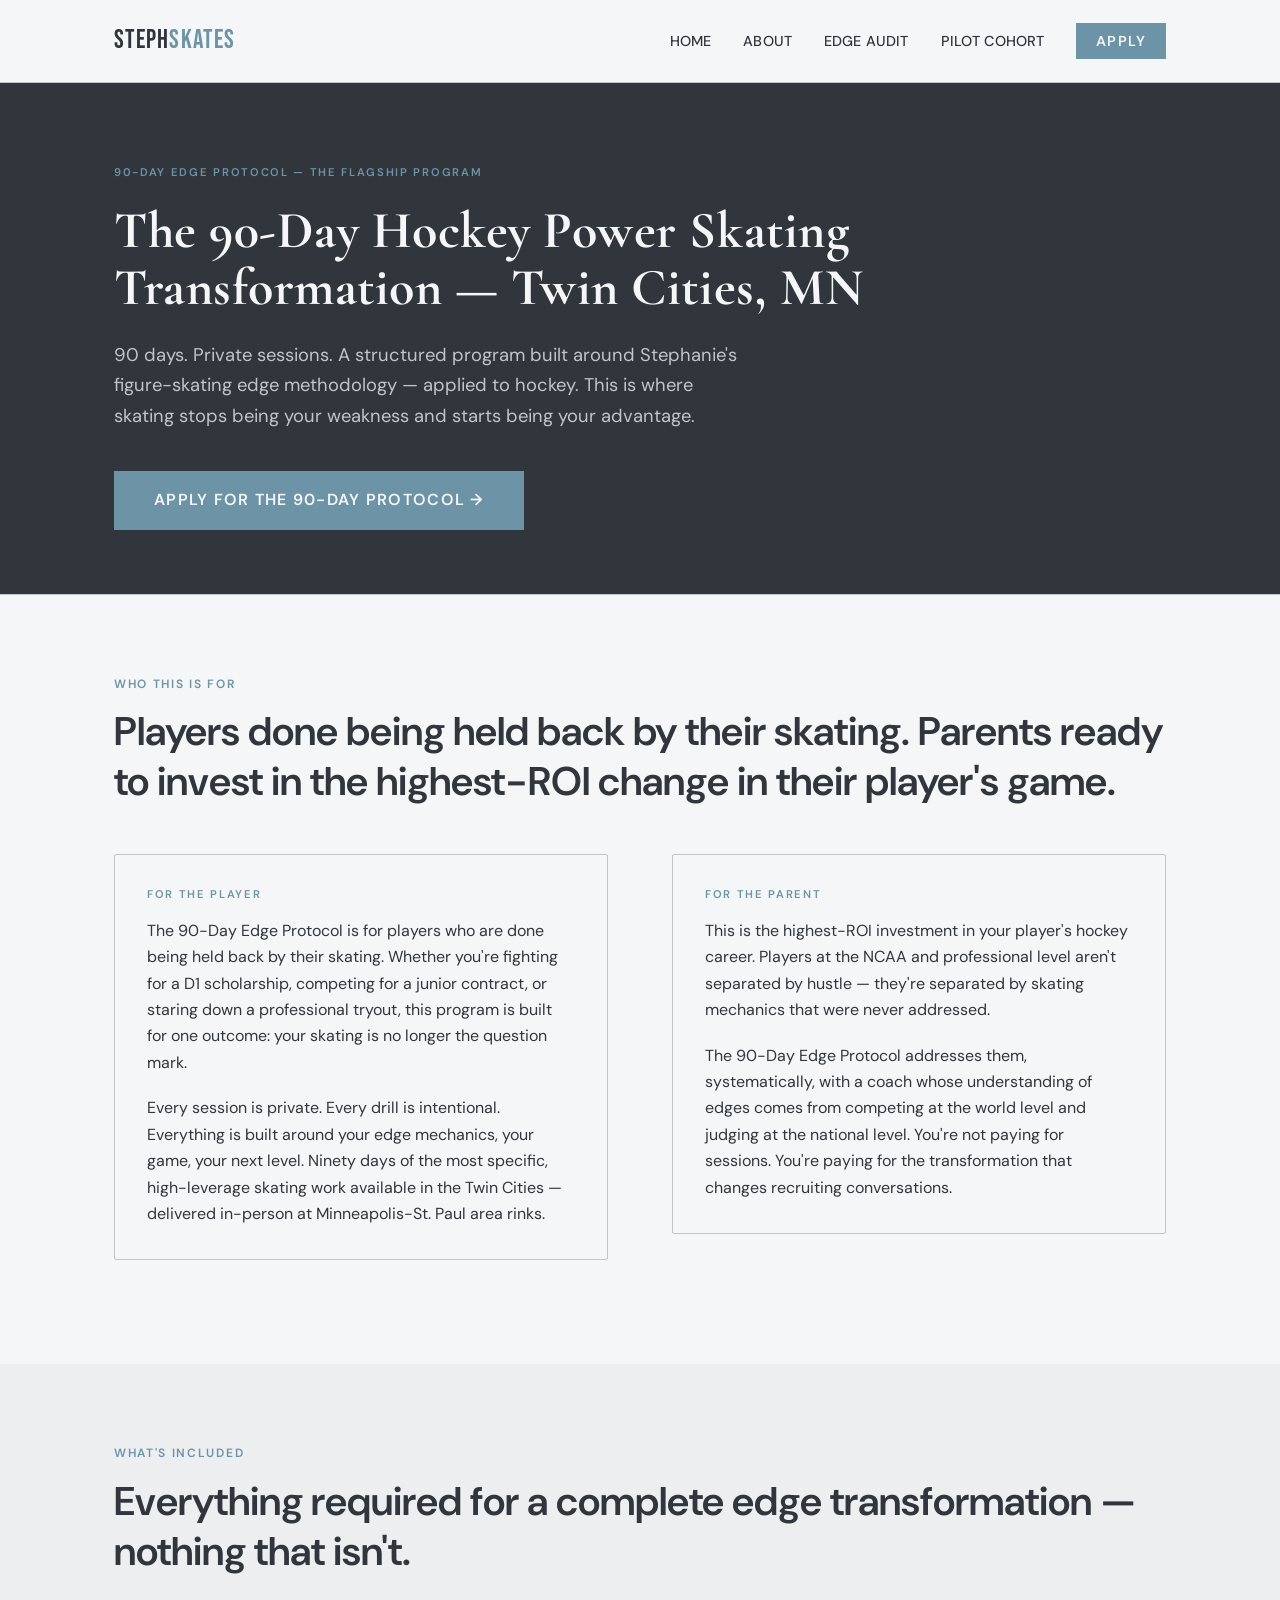
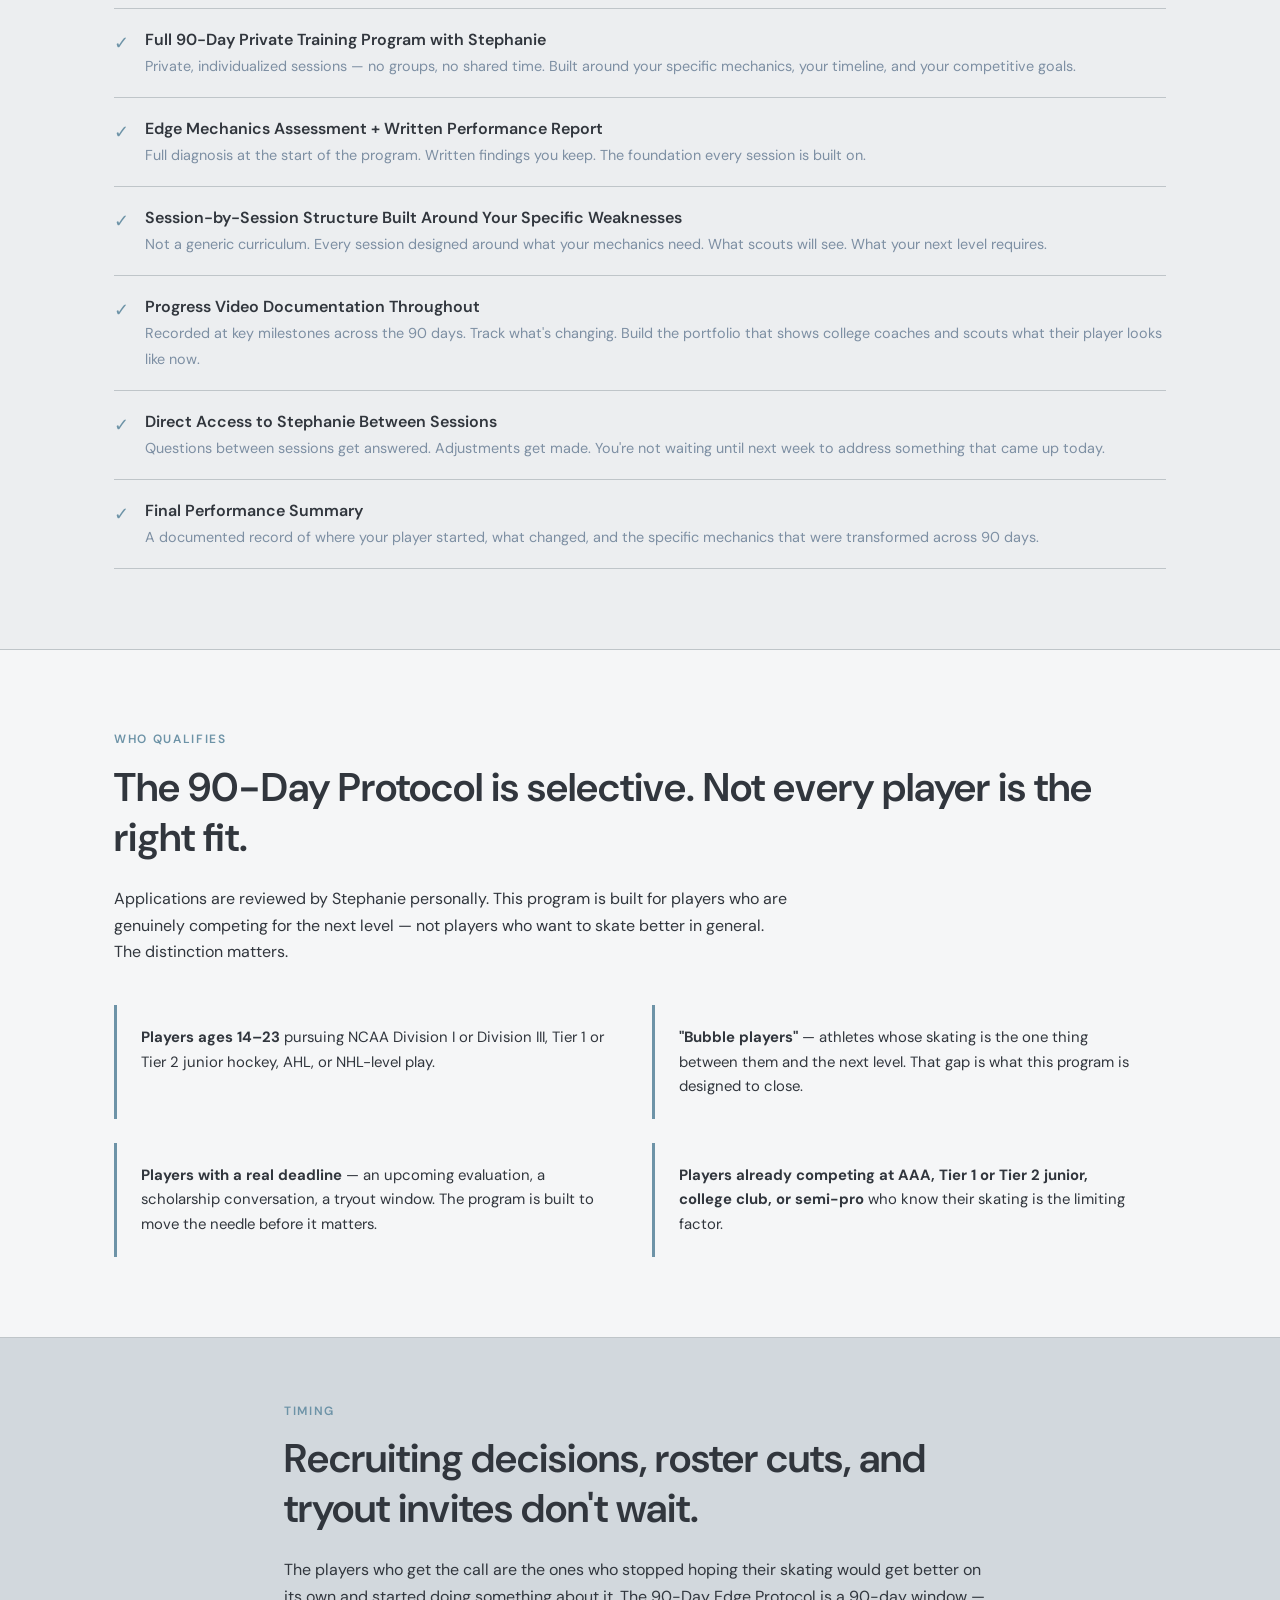
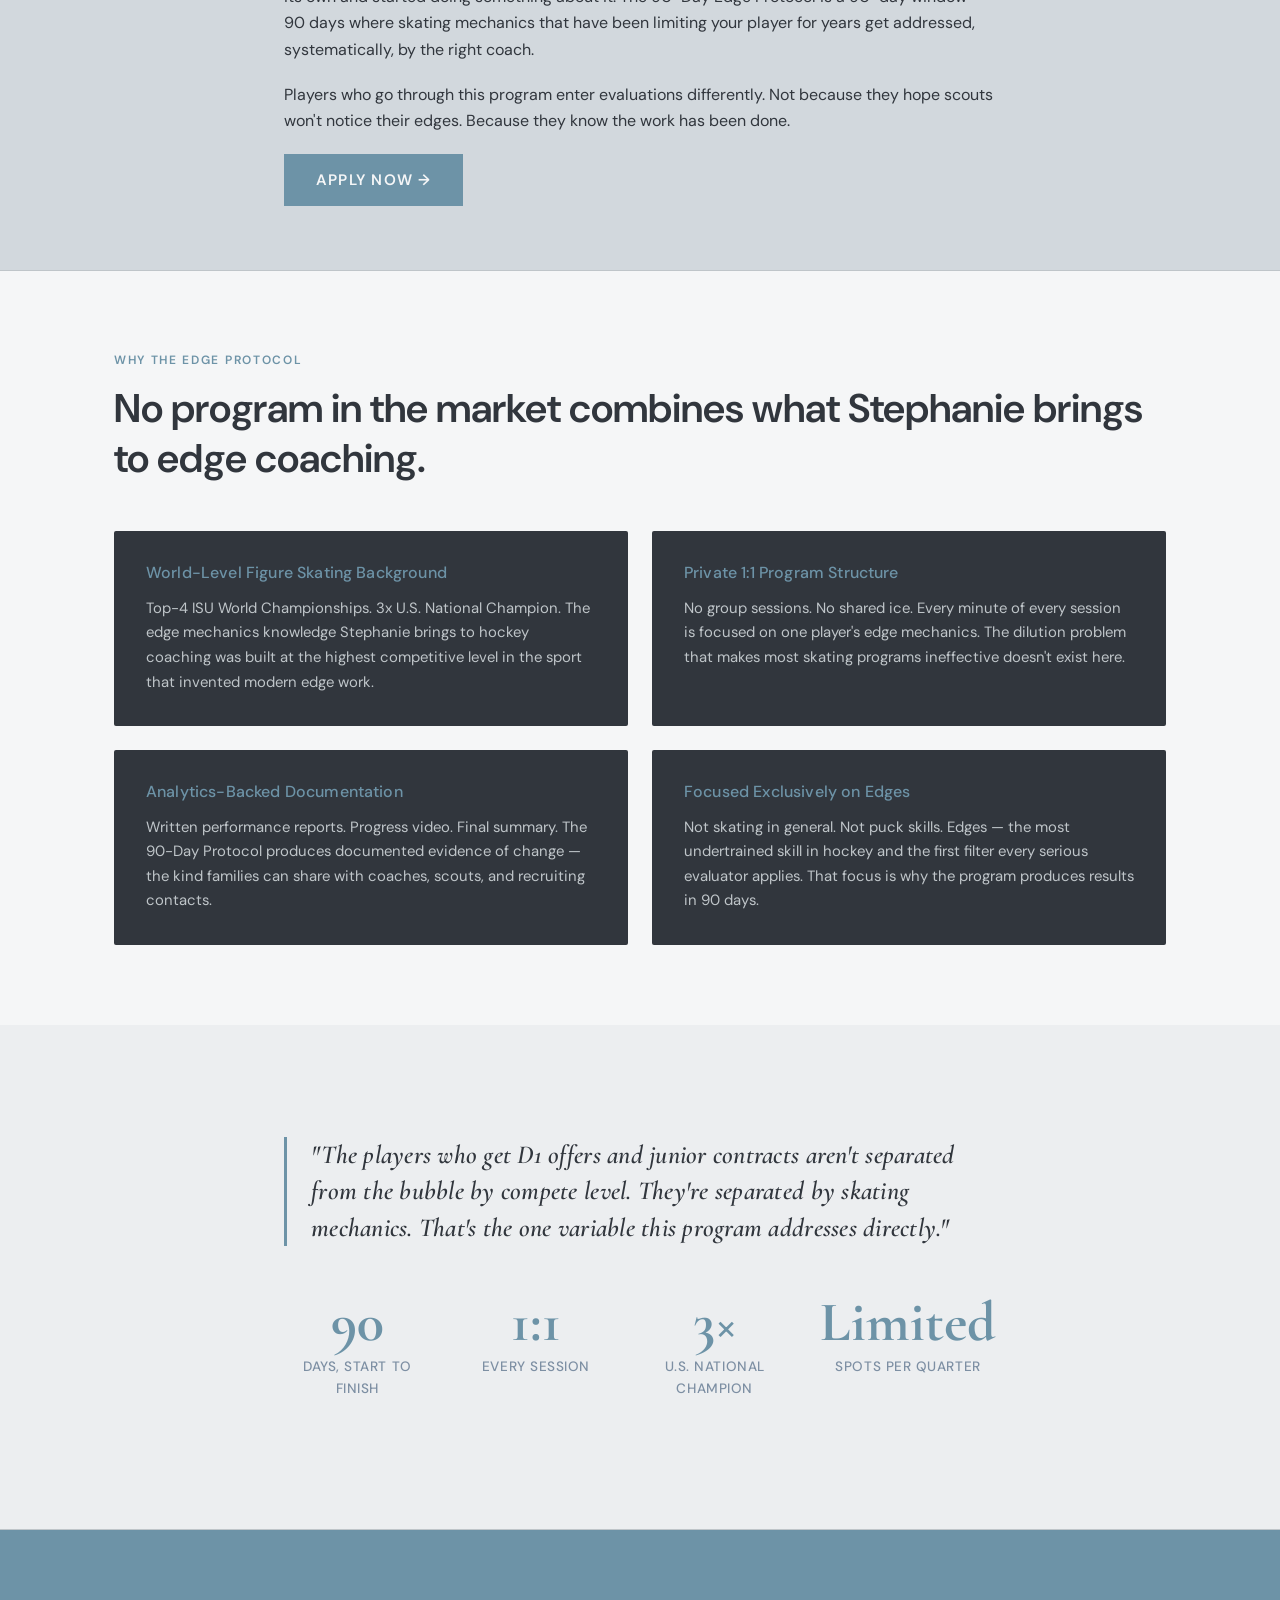
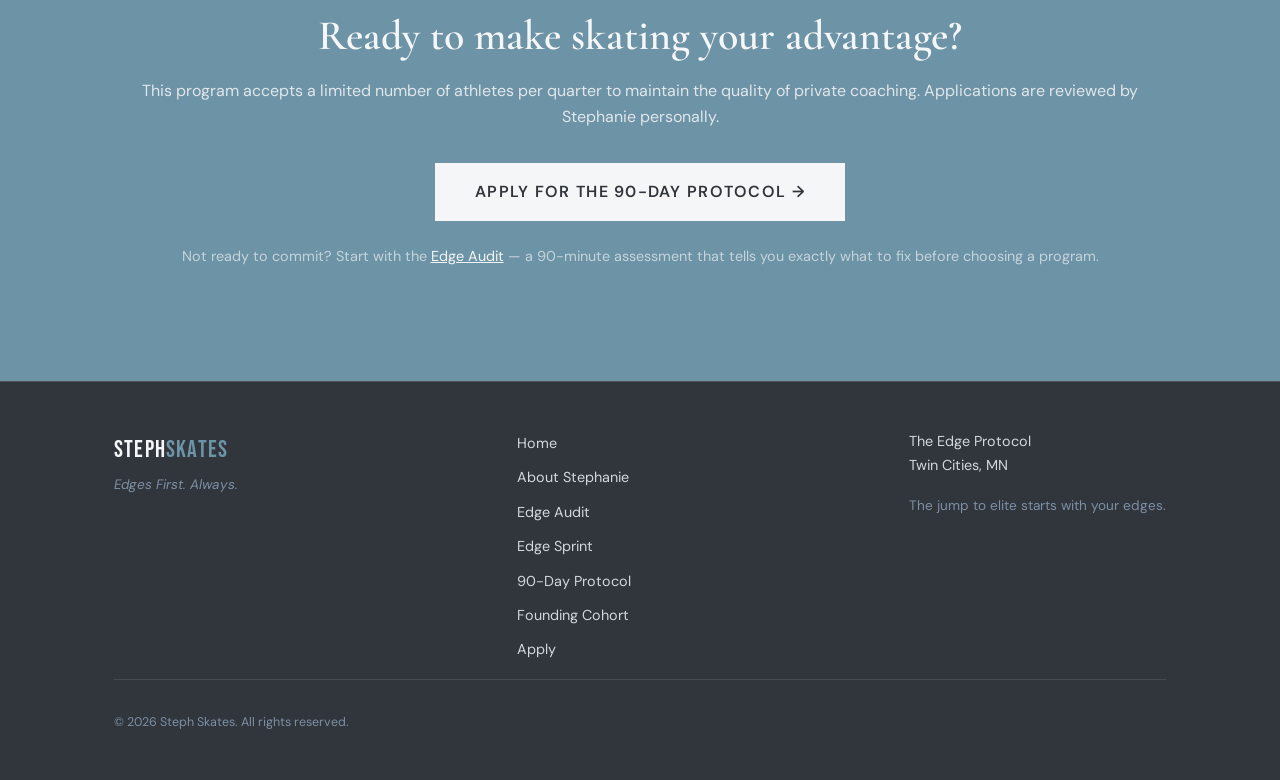
==== commit 81dc3b39: "SEO: local SEO optimization for Twin Cities hockey skating searches - Updated title tags on all 7 pa" ====
--- a/90-day-protocol.html
+++ b/90-day-protocol.html
@@ -3,8 +3,8 @@
 <head>
   <meta charset="UTF-8" />
   <meta name="viewport" content="width=device-width, initial-scale=1.0" />
-  <title>90-Day Edge Protocol — The Complete Transformation | Steph Skates</title>
-  <meta name="description" content="The complete edge transformation program for players targeting NCAA, AHL, and NHL. Private sessions. A structured program. Built around your mechanics, your game, your next level." />
+  <title>90-Day Protocol — Hockey Power Skating Coach Twin Cities, MN | Steph Skates</title>
+  <meta name="description" content="The complete 90-day hockey power skating transformation in Twin Cities, MN. Private program with Stephanie Culver for players targeting NCAA, AHL, or NHL — built around your specific edge mechanics." />
   <link rel="stylesheet" href="css/style.css" />
   <style>
     .offer-hero {
@@ -146,7 +146,7 @@
 <section class="offer-hero">
   <div class="container">
     <p class="badge">90-Day Edge Protocol &mdash; The Flagship Program</p>
-    <h1>The Complete Edge Transformation &mdash; For Players Who Are Serious About Playing at the Next&nbsp;Level.</h1>
+    <h1>The 90-Day Hockey Power Skating Transformation — Twin Cities, MN</h1>
     <p class="subhead">90 days. Private sessions. A structured program built around Stephanie's figure-skating edge methodology &mdash; applied to hockey. This is where skating stops being your weakness and starts being your advantage.</p>
     <a href="apply.html" class="btn btn--primary btn--large">Apply for the 90-Day Protocol &rarr;</a>
   </div>
@@ -162,7 +162,7 @@
       <div class="audience-block">
         <h3>For the Player</h3>
         <p>The 90-Day Edge Protocol is for players who are done being held back by their skating. Whether you're fighting for a D1 scholarship, competing for a junior contract, or staring down a professional tryout, this program is built for one outcome: your skating is no longer the question mark.</p>
-        <p>Every session is private. Every drill is intentional. Everything is built around your edge mechanics, your game, your next level. Ninety days of the most specific, high-leverage skating work available in the Twin Cities.</p>
+        <p>Every session is private. Every drill is intentional. Everything is built around your edge mechanics, your game, your next level. Ninety days of the most specific, high-leverage skating work available in the Twin Cities — delivered in-person at Minneapolis-St. Paul area rinks.</p>
       </div>
       <div class="audience-block">
         <h3>For the Parent</h3>
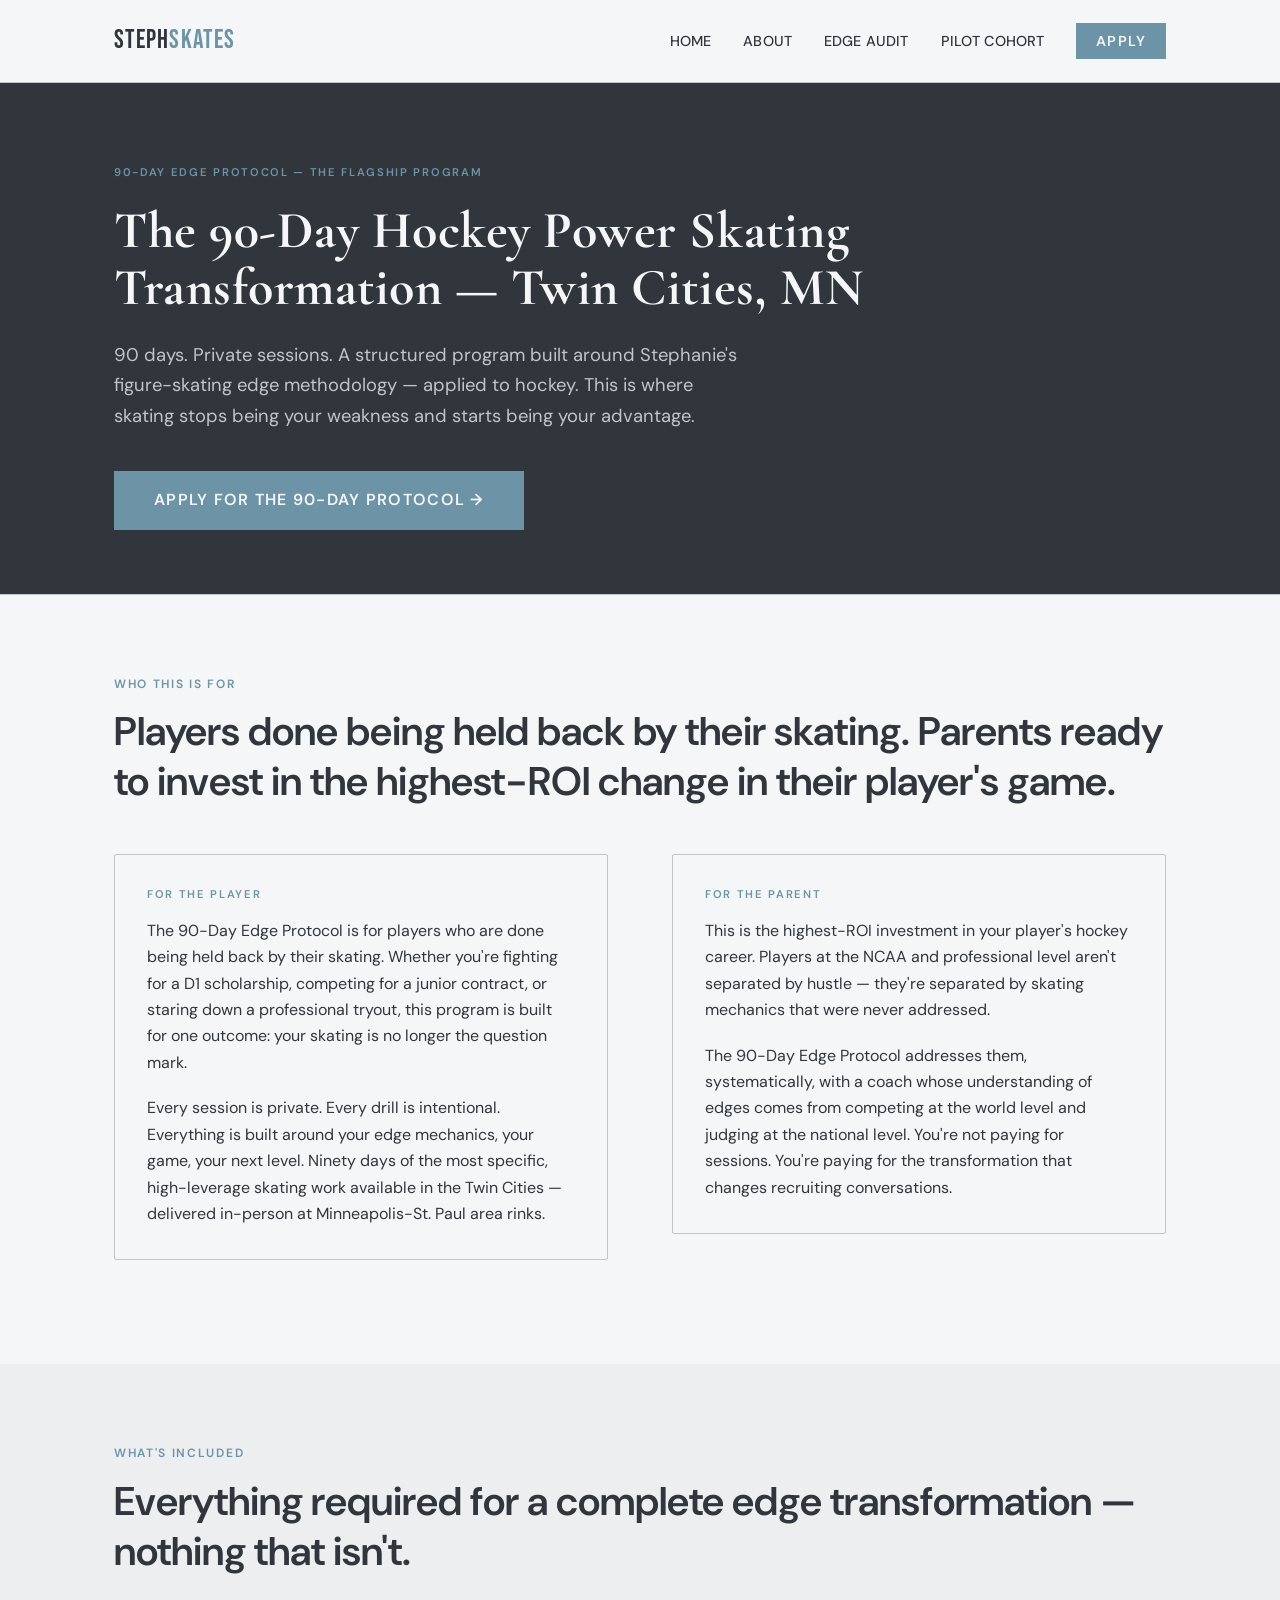
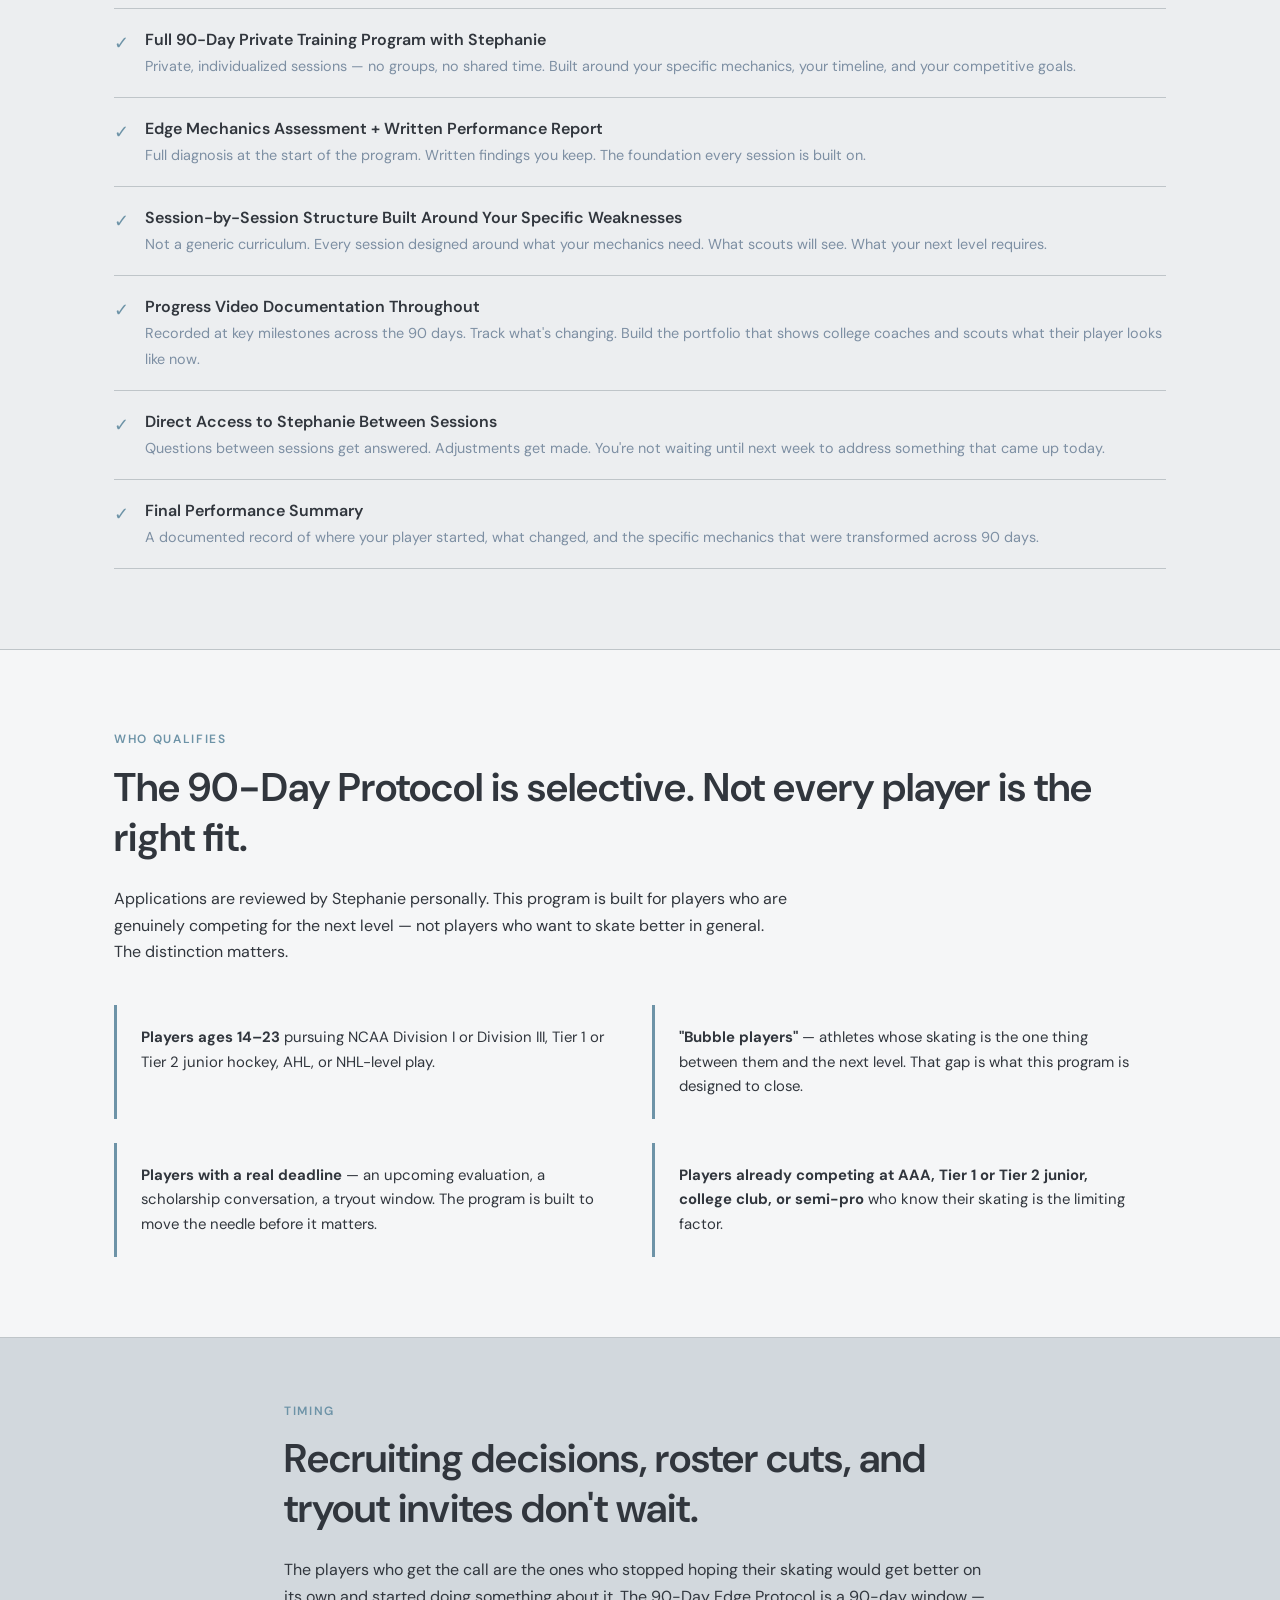
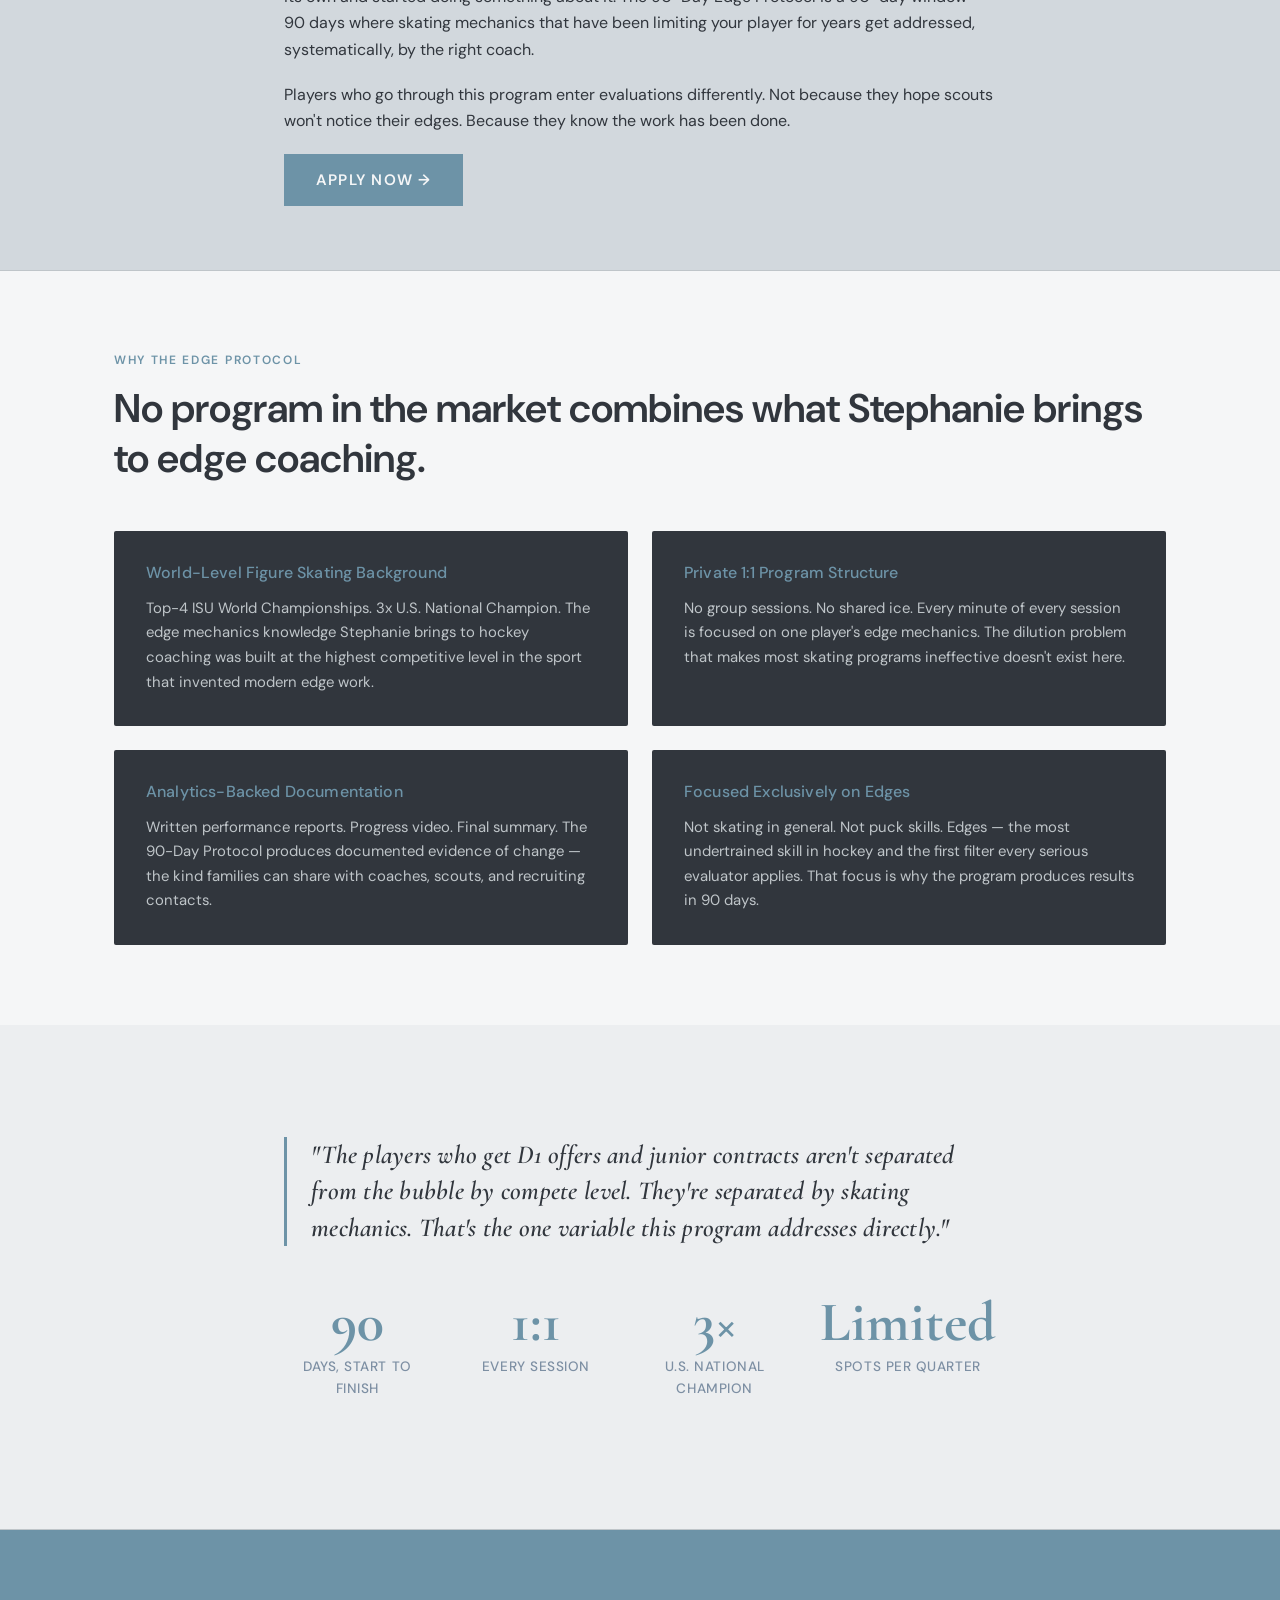
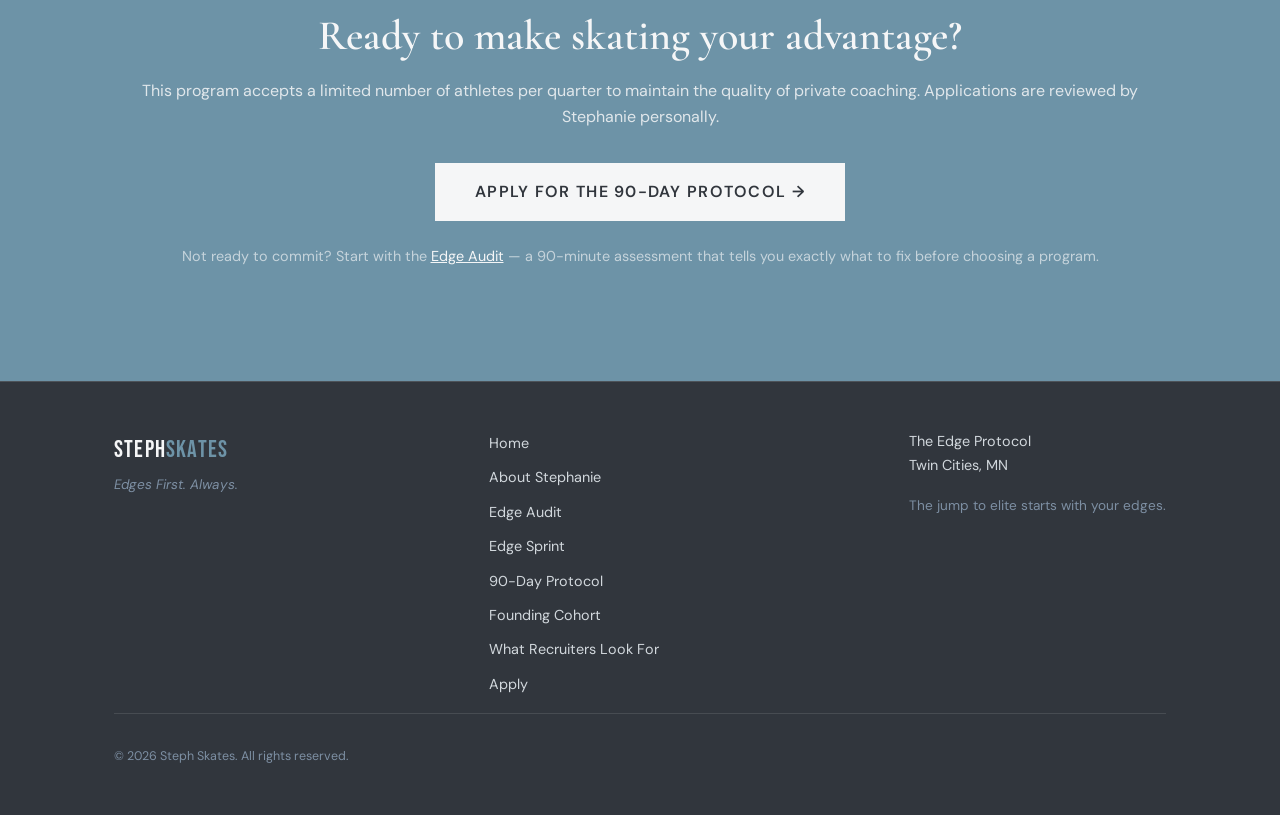
==== commit 1718d930: "Add anchor article: What Hockey Recruiters Look for When They Watch Your Kid Skate (EDG-232) New pag" ====
--- a/90-day-protocol.html
+++ b/90-day-protocol.html
@@ -338,6 +338,7 @@
         <li><a href="edge-sprint.html">Edge Sprint</a></li>
         <li><a href="90-day-protocol.html">90-Day Protocol</a></li>
         <li><a href="pilot.html">Founding Cohort</a></li>
+        <li><a href="what-hockey-recruiters-look-for.html">What Recruiters Look For</a></li>
         <li><a href="apply.html">Apply</a></li>
       </ul>
       <div>
